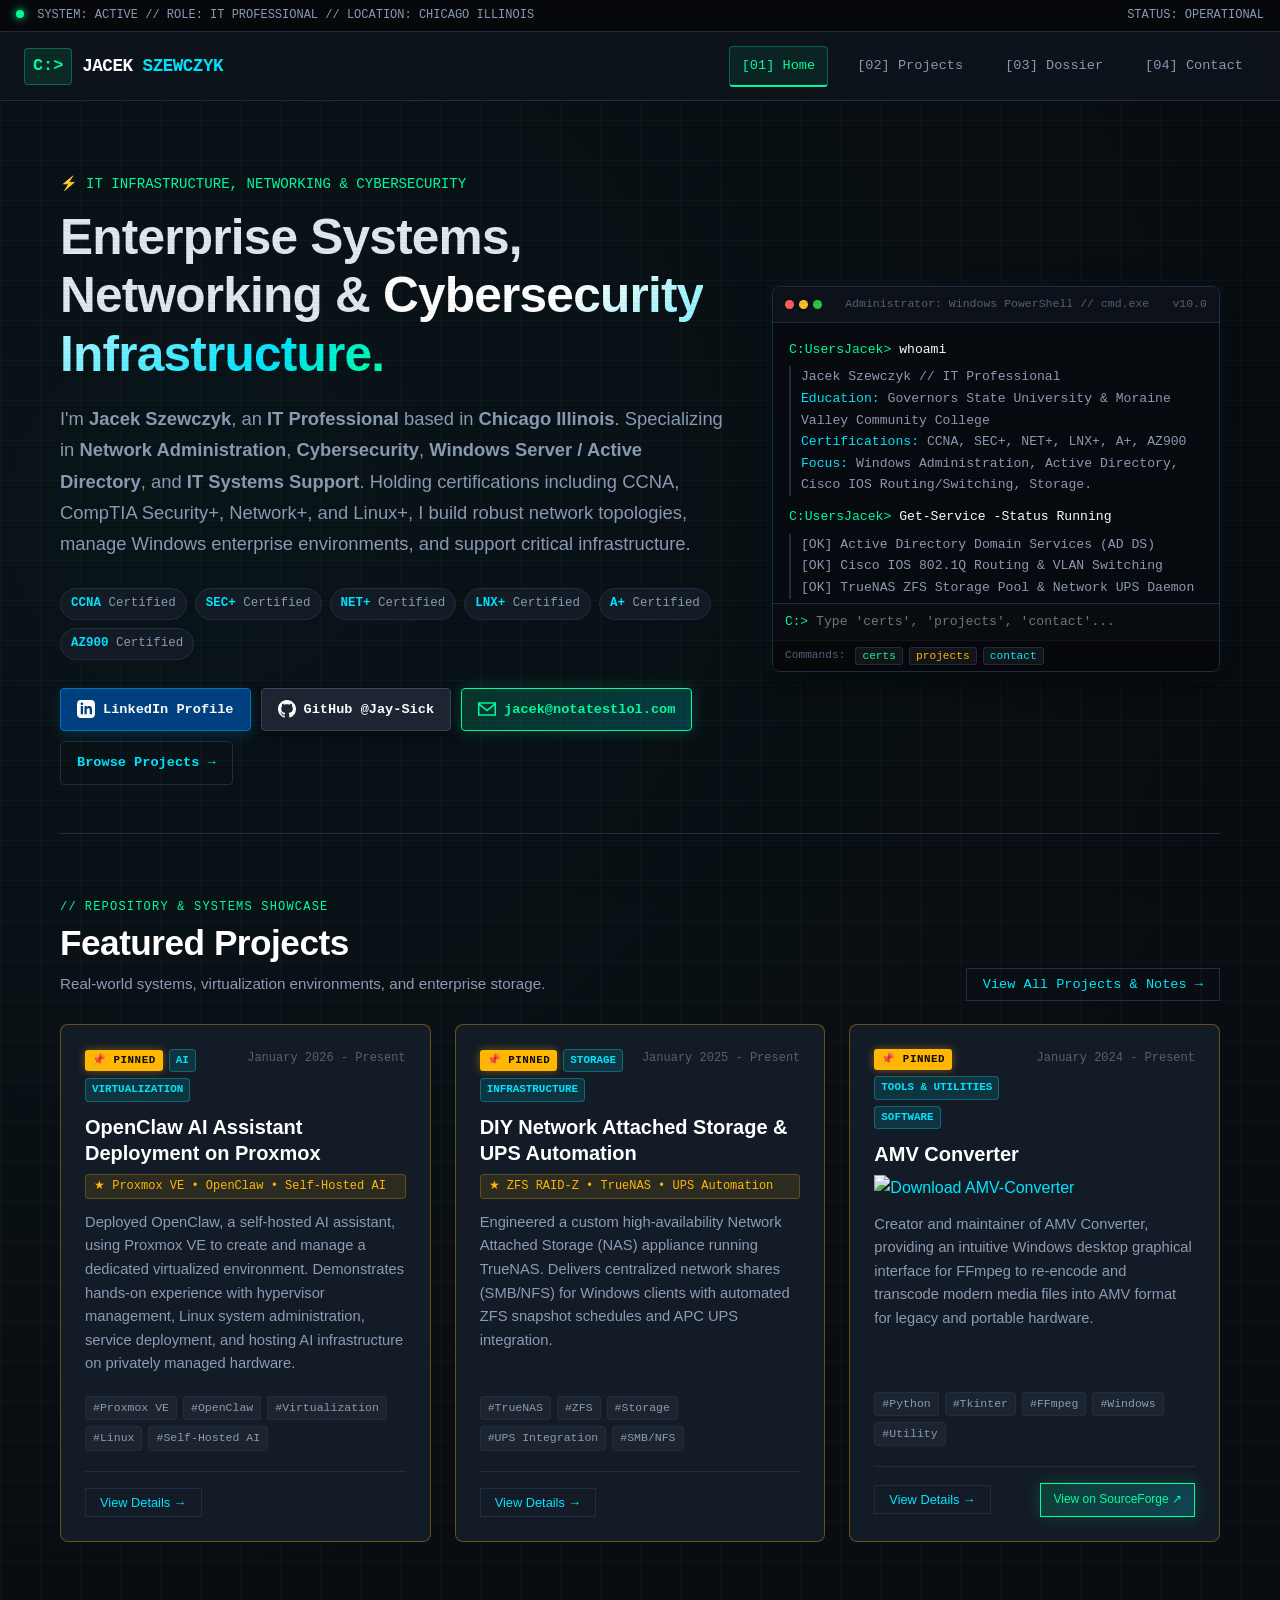
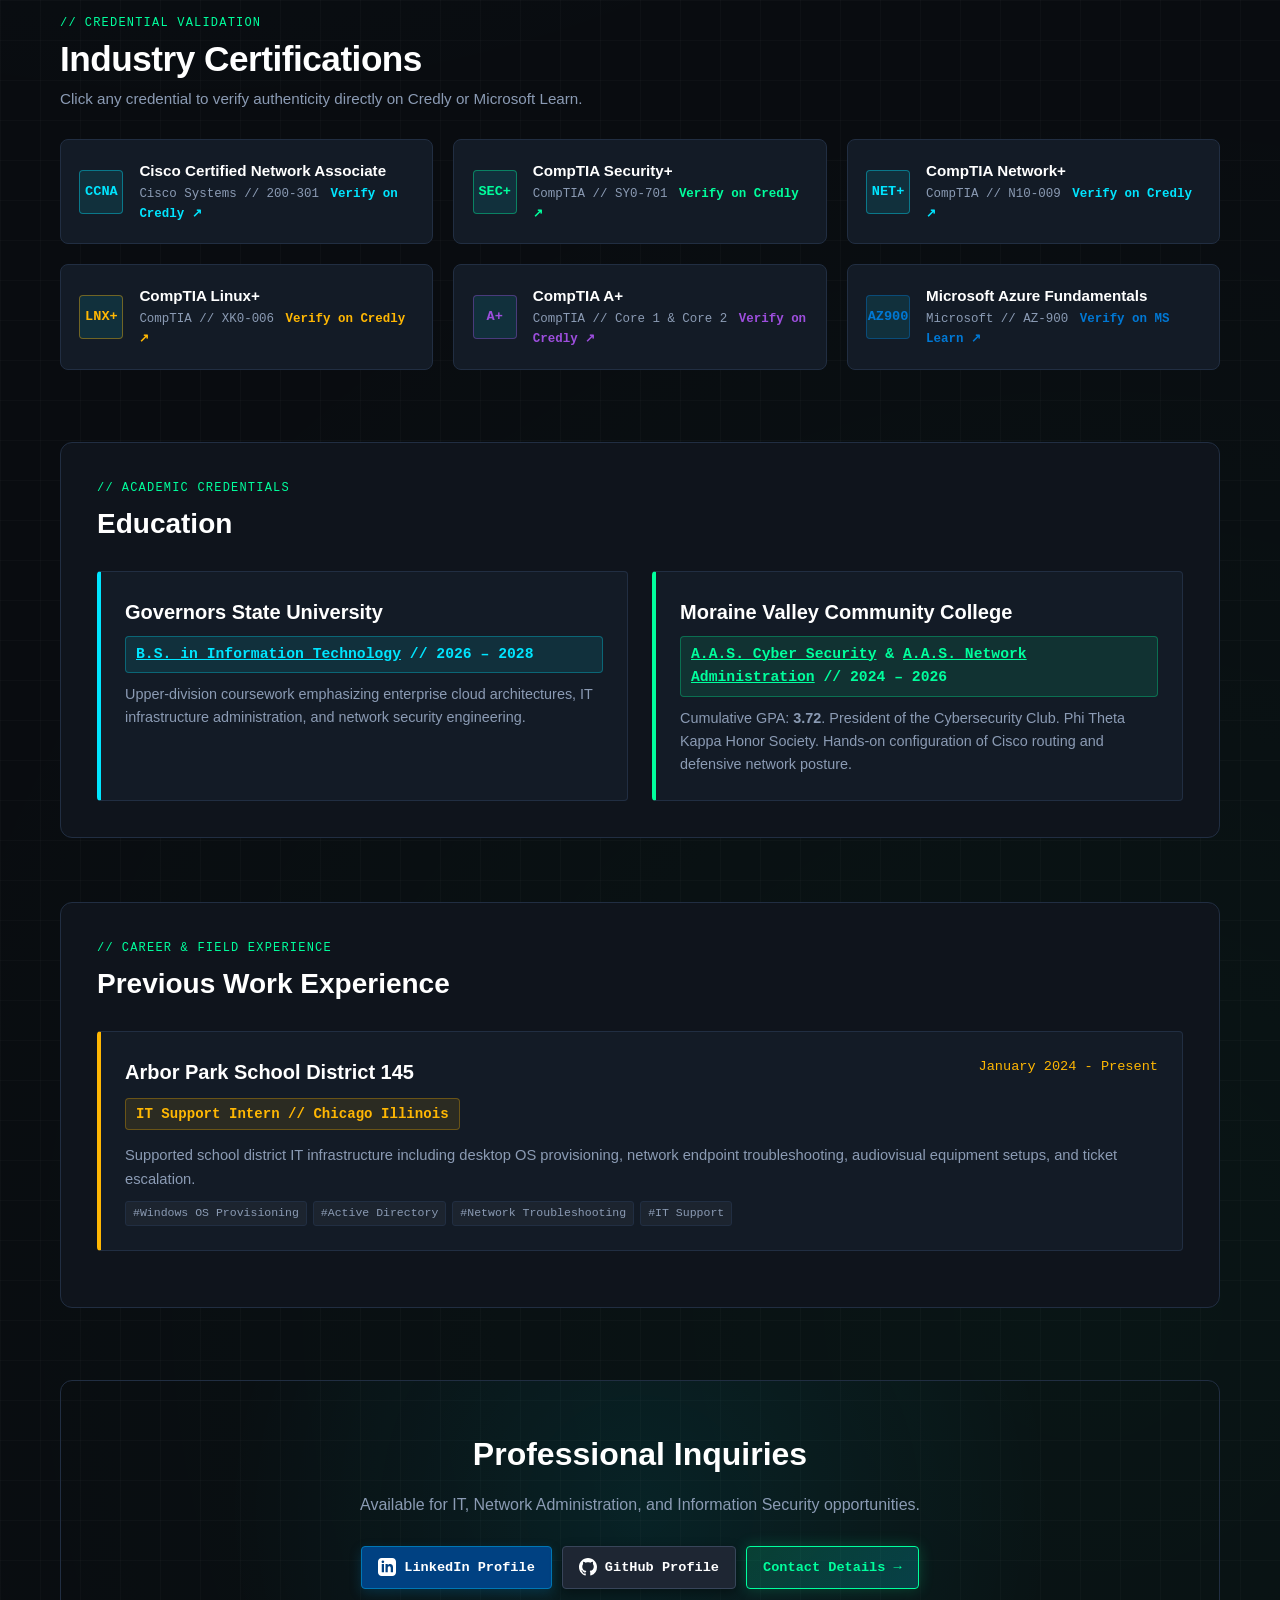
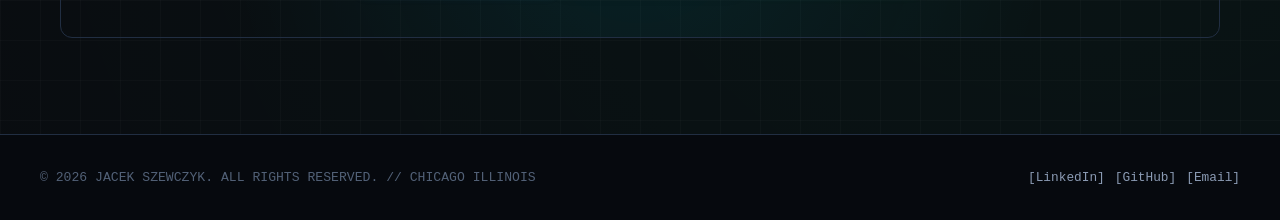
==== index.html @ 25fcae74 "Add files via upload Signed-off-by: Jacek Szewczyk <48308794+Jay-Sick@users.noreply.github.com>" ====
<!DOCTYPE html>
<html lang="en">
<head>
  <meta charset="UTF-8">
  <meta name="viewport" content="width=device-width, initial-scale=1.0">
  <title>Jacek Szewczyk // IT Professional</title>
  <meta name="description" content="Professional IT portfolio of Jacek Szewczyk - Network Administration, Cybersecurity, Windows Systems, and IT Infrastructure.">
  <link rel="stylesheet" href="css/style.css">
  <!-- Bundled site data for offline file:// preview compatibility -->
  <script src="data/site-data.js"></script>
  <script src="projects/projects.js"></script>
</head>
<body>

  <!-- Top System Status Banner -->
  <div class="sys-banner">
    <div>
      <span class="status-dot"></span>
      <span>SYSTEM: ACTIVE</span> // <span>ROLE: IT PROFESSIONAL</span> // <span>LOCATION: CHICAGO ILLINOIS</span>
    </div>
    <div>
      <span>STATUS: OPERATIONAL</span>
    </div>
  </div>

  <!-- Navigation Header -->
  <header class="main-nav">
    <div class="logo-area">
      <div class="terminal-prompt-icon">C:&gt;</div>
      <div class="logo-text">JACEK <span>SZEWCZYK</span></div>
    </div>
    <button class="nav-toggle-btn" onclick="toggleMobileNav()" aria-label="Toggle Navigation">☰</button>
    <nav>
      <ul class="nav-links" id="nav-links-list">
        <li><a href="index.html" class="nav-link active">[01] Home</a></li>
        <li><a href="projects.html" class="nav-link">[02] Projects</a></li>
        <li><a href="about.html" class="nav-link">[03] Dossier</a></li>
        <li><a href="contact.html" class="nav-link">[04] Contact</a></li>
      </ul>
    </nav>
  </header>

  <main class="container">
    <!-- Hero Section -->
    <section class="hero-section">
      <div>
        <div class="hero-tagline">
          <span>⚡</span> IT INFRASTRUCTURE, NETWORKING &amp; CYBERSECURITY
        </div>
        <h1 class="hero-title">
          Enterprise Systems, Networking &amp; <span class="gradient-text">Cybersecurity Infrastructure.</span>
        </h1>
        
        <p class="hero-bio">
          I'm <strong>Jacek Szewczyk</strong>, an <strong>IT Professional</strong> based in <strong>Chicago Illinois</strong>. 
          Specializing in <strong>Network Administration</strong>, <strong>Cybersecurity</strong>, 
          <strong>Windows Server / Active Directory</strong>, and <strong>IT Systems Support</strong>. 
          Holding certifications including CCNA, CompTIA Security+, Network+, and Linux+, 
          I build robust network topologies, manage Windows enterprise environments, and support critical infrastructure.
        </p>

        <!-- Certifications Pills (Populated dynamically from data/certifications.json) -->
        <div class="hero-stats-badge" id="hero-cert-pills">
          <div class="stat-pill"><strong>CCNA</strong> Certified</div>
          <div class="stat-pill"><strong>Security+</strong> Certified</div>
          <div class="stat-pill"><strong>Network+</strong> Certified</div>
          <div class="stat-pill"><strong>Linux+</strong> Certified</div>
          <div class="stat-pill"><strong>A+</strong> Certified</div>
          <div class="stat-pill"><strong>AZ-900</strong> Certified</div>
        </div>

        <!-- Embedded Social Buttons with Official SVGs -->
        <div class="social-buttons-container">
          <!-- LinkedIn Embedded Button -->
          <a href="https://www.linkedin.com/in/jacek-s-327354189/" target="_blank" rel="noopener noreferrer" class="btn-embed-social btn-linkedin">
            <svg viewBox="0 0 24 24"><path d="M19 0h-14c-2.761 0-5 2.239-5 5v14c0 2.761 2.239 5 5 5h14c2.762 0 5-2.239 5-5v-14c0-2.761-2.238-5-5-5zm-11 19h-3v-11h3v11zm-1.5-12.268c-.966 0-1.75-.79-1.75-1.764s.784-1.764 1.75-1.764 1.75.79 1.75 1.764-.783 1.764-1.75 1.764zm13.5 12.268h-3v-5.604c0-3.368-4-3.113-4 0v5.604h-3v-11h3v1.765c1.396-2.586 7-2.777 7 2.476v6.759z"/></svg>
            LinkedIn Profile
          </a>

          <!-- GitHub Embedded Button -->
          <a href="https://github.com/Jay-Sick" target="_blank" rel="noopener noreferrer" class="btn-embed-social btn-github">
            <svg viewBox="0 0 24 24"><path d="M12 0C5.37 0 0 5.37 0 12c0 5.31 3.435 9.795 8.205 11.385.6.105.825-.255.825-.57 0-.285-.015-1.23-.015-2.235-3.015.555-3.795-.735-4.035-1.41-.135-.345-.72-1.41-1.23-1.695-.42-.225-1.02-.78-.015-.795.945-.015 1.62.87 1.845 1.23 1.08 1.815 2.805 1.305 3.495.99.105-.78.42-1.305.765-1.605-2.67-.3-5.46-1.335-5.46-5.925 0-1.305.465-2.385 1.23-3.225-.12-.3-.54-1.53.12-3.18 0 0 1.005-.315 3.3 1.23.96-.27 1.98-.405 3-.405s2.04.135 3 .405c2.295-1.56 3.3-1.23 3.3-1.23.66 1.65.24 2.88.12 3.18.765.84 1.23 1.905 1.23 3.225 0 4.605-2.805 5.625-5.475 5.925.435.375.81 1.095.81 2.22 0 1.605-.015 2.895-.015 3.3 0 .315.225.69.825.57A12.02 12.02 0 0024 12c0-6.63-5.37-12-12-12z"/></svg>
            GitHub @Jay-Sick
          </a>

          <!-- Direct Email Button -->
          <a href="mailto:jacek@notatestlol.com" class="btn-embed-social btn-cyber-primary">
            <svg viewBox="0 0 24 24"><path d="M0 3v18h24v-18h-24zm21.518 2l-9.518 7.713-9.518-7.713h19.036zm-19.518 14v-11.817l10 8.104 10-8.104v11.817h-20z"/></svg>
            jacek@notatestlol.com
          </a>

          <!-- View Projects Button -->
          <a href="projects.html" class="btn-embed-social btn-cyber-outline">
            Browse Projects →
          </a>
        </div>
      </div>

      <!-- Windows Command Prompt Window (Data populated from data/profile.json & data/certifications.json) -->
      <div class="terminal-window">
        <div class="terminal-header">
          <div class="terminal-dots">
            <span class="dot-red"></span>
            <span class="dot-yellow"></span>
            <span class="dot-green"></span>
          </div>
          <div>Administrator: Windows PowerShell // cmd.exe</div>
          <div>v10.0</div>
        </div>
        <div class="terminal-body" id="term-output-area" style="max-height: 280px; overflow-y: auto;">
          <div class="term-line">
            <span class="term-prompt">C:UsersJacek&gt;</span> <span class="term-cmd">whoami</span>
          </div>
          <div class="term-output" id="term-whoami-output">
            Jacek Szewczyk // IT Professional<br>
            <span class="term-highlight">Education:</span> Governors State University &amp; Moraine Valley Community College<br>
            <span class="term-highlight">Certifications:</span> CCNA, Security+, Network+, Linux+, A+, AZ-900<br>
            <span class="term-highlight">Focus:</span> Windows Administration, Active Directory, Cisco IOS Routing/Switching, Storage.
          </div>
          <div class="term-line" style="margin-top: 10px;">
            <span class="term-prompt">C:UsersJacek&gt;</span> <span class="term-cmd">Get-Service -Status Running</span>
          </div>
          <div class="term-output" id="term-services-output">
            [OK] Active Directory Domain Services (AD DS)<br>
            [OK] Cisco IOS 802.1Q Routing &amp; VLAN Switching<br>
            [OK] TrueNAS ZFS Storage Pool &amp; Network UPS Daemon
          </div>
        </div>
        
        <!-- Interactive Terminal Prompt Input & Quick Action Chips -->
        <div style="background: #090c11; border-top: 1px solid var(--border-color); padding: 8px 12px; display: flex; align-items: center; gap: 8px;">
          <span style="color: var(--accent-green); font-family: var(--font-mono); font-size: 0.8rem;">C:&gt;</span>
          <input type="text" id="term-input" placeholder="Type 'certs', 'projects', 'contact'..." style="background: transparent; border: none; outline: none; color: #fff; font-family: var(--font-mono); font-size: 0.82rem; width: 100%;">
        </div>
        <div style="padding: 6px 12px; background: #06080c; border-top: 1px solid rgba(255,255,255,0.05); display: flex; gap: 6px; flex-wrap: wrap;">
          <span style="font-family: var(--font-mono); font-size: 0.7rem; color: var(--text-dim); margin-right: 4px;">Commands:</span>
          <button class="term-chip" data-cmd="certs" style="background: rgba(255,255,255,0.05); border: 1px solid var(--border-color); color: var(--accent-green); font-family: var(--font-mono); font-size: 0.7rem; padding: 2px 6px; border-radius: 3px; cursor: pointer;">certs</button>
          <button class="term-chip" data-cmd="projects" style="background: rgba(255,255,255,0.05); border: 1px solid var(--border-color); color: var(--accent-amber); font-family: var(--font-mono); font-size: 0.7rem; padding: 2px 6px; border-radius: 3px; cursor: pointer;">projects</button>
          <button class="term-chip" data-cmd="contact" style="background: rgba(255,255,255,0.05); border: 1px solid var(--border-color); color: var(--accent-cyan); font-family: var(--font-mono); font-size: 0.7rem; padding: 2px 6px; border-radius: 3px; cursor: pointer;">contact</button>
        </div>
      </div>
    </section>

    <!-- Featured Projects Section (Pinned First, Newest to Oldest) -->
    <section style="margin-top: 4rem;">
      <div class="section-header" style="display: flex; justify-content: space-between; align-items: flex-end; flex-wrap: wrap; gap: 1rem;">
        <div>
          <div class="section-label"><span>//</span> REPOSITORY &amp; SYSTEMS SHOWCASE</div>
          <h2 class="section-title">Featured Projects</h2>
          <p class="section-subtitle">Real-world systems, virtualization environments, and enterprise storage.</p>
        </div>
        <div>
          <a href="projects.html" class="btn-cyber-outline" style="padding: 8px 16px; font-family: var(--font-mono); font-size: 0.85rem;">
            View All Projects &amp; Notes →
          </a>
        </div>
      </div>

      <!-- Featured Projects Container dynamically populated by main.js -->
      <div id="featured-projects-container" class="projects-grid">
        <!-- Injected dynamically -->
      </div>
    </section>

    <!-- Industry Certifications (Dynamically populated from data/certifications.json) -->
    <section style="margin-top: 4.5rem;">
      <div class="section-header">
        <div class="section-label"><span>//</span> CREDENTIAL VALIDATION</div>
        <h2 class="section-title">Industry Certifications</h2>
        <p class="section-subtitle">Click any credential to verify authenticity directly on Credly or Microsoft Learn.</p>
      </div>

      <div id="certs-container" class="certs-grid">
        <!-- Injected dynamically from data/certifications.json -->
      </div>
    </section>

    <!-- Education Section with Prominent Hyperlinked Degrees -->
    <section class="education-section">
      <div class="section-label"><span>//</span> ACADEMIC CREDENTIALS</div>
      <h2 style="font-size: 1.75rem; color: #fff; margin-bottom: 1.5rem;">Education</h2>

      <div class="education-grid">
        <!-- Governors State University -->
        <div class="education-card" style="background: var(--bg-card); border-left: 4px solid var(--accent-cyan); border-radius: var(--radius-sm); padding: 1.5rem; border-top: 1px solid var(--border-color); border-right: 1px solid var(--border-color); border-bottom: 1px solid var(--border-color);">
          <div style="font-size: 1.25rem; font-weight: 700; color: #fff; margin-bottom: 4px;">Governors State University</div>
          <!-- Highly visible hyperlinked degree -->
          <div class="education-badge">
            <a href="https://www.govst.edu/academics/programs/information-technology-bs" target="_blank" rel="noopener noreferrer" style="color: inherit; text-decoration: underline;">B.S. in Information Technology</a> // 2026 – 2028
          </div>
          <p style="color: var(--text-muted); font-size: 0.9rem; margin-top: 8px; line-height: 1.6;">
            Upper-division coursework emphasizing enterprise cloud architectures, IT infrastructure administration, and network security engineering.
          </p>
        </div>

        <!-- Moraine Valley Community College -->
        <div class="education-card" style="background: var(--bg-card); border-left: 4px solid var(--accent-green); border-radius: var(--radius-sm); padding: 1.5rem; border-top: 1px solid var(--border-color); border-right: 1px solid var(--border-color); border-bottom: 1px solid var(--border-color);">
          <div style="font-size: 1.25rem; font-weight: 700; color: #fff; margin-bottom: 4px;">Moraine Valley Community College</div>
          <!-- Highly visible hyperlinked degrees -->
          <div class="education-badge badge-green">
            <a href="https://catalog.morainevalley.edu/programs/cybersecurity-aas/" target="_blank" rel="noopener noreferrer" style="color: inherit; text-decoration: underline;">A.A.S. Cyber Security</a> &amp; <a href="https://catalog.morainevalley.edu/programs/network-administration-aas/" target="_blank" rel="noopener noreferrer" style="color: inherit; text-decoration: underline;">A.A.S. Network Administration</a> // 2024 – 2026
          </div>
          <p style="color: var(--text-muted); font-size: 0.9rem; margin-top: 8px; line-height: 1.6;">
            Cumulative GPA: <strong>3.72</strong>. President of the Cybersecurity Club. Phi Theta Kappa Honor Society. Hands-on configuration of Cisco routing and defensive network posture.
          </p>
        </div>
      </div>
    </section>

    <!-- Work Experience Section (Placed Cleanly Below Education, Populated from data/experience.json) -->
    <section class="experience-section">
      <div class="section-label"><span>//</span> CAREER &amp; FIELD EXPERIENCE</div>
      <h2 style="font-size: 1.75rem; color: #fff; margin-bottom: 1.5rem;">Previous Work Experience</h2>

      <div id="experience-container">
        <!-- Injected dynamically from data/experience.json -->
      </div>
    </section>

    <!-- Professional Inquiries Callout -->
    <section style="margin-top: 4.5rem; text-align: center; padding: 3rem 1.5rem; background: radial-gradient(circle at center, rgba(0, 229, 255, 0.08) 0%, transparent 70%); border: 1px solid var(--border-color); border-radius: var(--radius-lg);">
      <h2 style="font-size: 2rem; color: #fff; margin-bottom: 0.75rem;">Professional Inquiries</h2>
      <p style="color: var(--text-muted); max-width: 600px; margin: 0 auto 1.75rem auto;">
        Available for IT, Network Administration, and Information Security opportunities.
      </p>

      <div class="social-buttons-container" style="justify-content: center;">
        <a href="https://www.linkedin.com/in/jacek-s-327354189/" target="_blank" rel="noopener noreferrer" class="btn-embed-social btn-linkedin">
          <svg viewBox="0 0 24 24"><path d="M19 0h-14c-2.761 0-5 2.239-5 5v14c0 2.761 2.239 5 5 5h14c2.762 0 5-2.239 5-5v-14c0-2.761-2.238-5-5-5zm-11 19h-3v-11h3v11zm-1.5-12.268c-.966 0-1.75-.79-1.75-1.764s.784-1.764 1.75-1.764 1.75.79 1.75 1.764-.783 1.764-1.75 1.764zm13.5 12.268h-3v-5.604c0-3.368-4-3.113-4 0v5.604h-3v-11h3v1.765c1.396-2.586 7-2.777 7 2.476v6.759z"/></svg>
          LinkedIn Profile
        </a>

        <a href="https://github.com/Jay-Sick" target="_blank" rel="noopener noreferrer" class="btn-embed-social btn-github">
          <svg viewBox="0 0 24 24"><path d="M12 0C5.37 0 0 5.37 0 12c0 5.31 3.435 9.795 8.205 11.385.6.105.825-.255.825-.57 0-.285-.015-1.23-.015-2.235-3.015.555-3.795-.735-4.035-1.41-.135-.345-.72-1.41-1.23-1.695-.42-.225-1.02-.78-.015-.795.945-.015 1.62.87 1.845 1.23 1.08 1.815 2.805 1.305 3.495.99.105-.78.42-1.305.765-1.605-2.67-.3-5.46-1.335-5.46-5.925 0-1.305.465-2.385 1.23-3.225-.12-.3-.54-1.53.12-3.18 0 0 1.005-.315 3.3 1.23.96-.27 1.98-.405 3-.405s2.04.135 3 .405c2.295-1.56 3.3-1.23 3.3-1.23.66 1.65.24 2.88.12 3.18.765.84 1.23 1.905 1.23 3.225 0 4.605-2.805 5.625-5.475 5.925.435.375.81 1.095.81 2.22 0 1.605-.015 2.895-.015 3.3 0 .315.225.69.825.57A12.02 12.02 0 0024 12c0-6.63-5.37-12-12-12z"/></svg>
          GitHub Profile
        </a>

        <a href="contact.html" class="btn-embed-social btn-cyber-primary">
          Contact Details →
        </a>
      </div>
    </section>
  </main>

  <!-- Interactive Project Inspection Modal -->
  <div id="project-modal" class="modal-overlay">
    <div class="modal-content">
      <button class="modal-close" onclick="closeProjectModal()">&times;</button>
      <div id="modal-project-details"></div>
    </div>
  </div>

  <!-- Footer -->
  <footer>
    <div class="footer-content">
      <div>
        <span>&copy; 2026 JACEK SZEWCZYK. ALL RIGHTS RESERVED. // CHICAGO ILLINOIS</span>
      </div>
      <div class="social-buttons-container">
        <a href="https://www.linkedin.com/in/jacek-s-327354189/" target="_blank" rel="noopener noreferrer" style="color: var(--text-muted); font-size: 0.8rem;">[LinkedIn]</a>
        <a href="https://github.com/Jay-Sick" target="_blank" rel="noopener noreferrer" style="color: var(--text-muted); font-size: 0.8rem;">[GitHub]</a>
        <a href="mailto:jacek@notatestlol.com" style="color: var(--text-muted); font-size: 0.8rem;">[Email]</a>
      </div>
    </div>
  </footer>

  <script src="js/main.js"></script>
</body>
</html>
---- css/style.css ----
/* ==========================================================================
   JACEK SZEWCZYK // IT INFRASTRUCTURE & NETWORK SYSTEMS
   Aesthetic: Windows Terminal / Dark Engineering HUD
   Mobile-First & Fully Responsive
   ========================================================================== */

:root {
  --bg-dark: #090c10;
  --bg-surface: #0f141c;
  --bg-card: #131b26;
  --bg-card-hover: #182232;
  --border-color: #212e42;
  --border-glow: rgba(0, 255, 157, 0.35);
  
  --accent-green: #00ff9d;
  --accent-cyan: #00e5ff;
  --accent-purple: #9d4edd;
  --accent-amber: #ffb703;
  --accent-red: #ff3366;
  
  --text-main: #e2e8f0;
  --text-muted: #8b9bb4;
  --text-dim: #526177;
  
  --font-mono: "JetBrains Mono", "Fira Code", Consolas, "Courier New", monospace;
  --font-sans: -apple-system, BlinkMacSystemFont, "Segoe UI", Roboto, "Helvetica Neue", Arial, sans-serif;
  
  --radius-sm: 4px;
  --radius-md: 8px;
  --radius-lg: 12px;
  
  --shadow-glow: 0 0 20px rgba(0, 255, 157, 0.15);
  --shadow-cyan: 0 0 20px rgba(0, 229, 255, 0.2);
}

/* Base Reset & Typography */
* {
  margin: 0;
  padding: 0;
  box-sizing: border-box;
}

html {
  scroll-behavior: smooth;
  font-size: 16px;
  -webkit-text-size-adjust: 100%;
}

body {
  background-color: var(--bg-dark);
  color: var(--text-main);
  font-family: var(--font-sans);
  line-height: 1.6;
  min-height: 100vh;
  position: relative;
  overflow-x: hidden;
  background-image: 
    radial-gradient(circle at 15% 15%, rgba(0, 229, 255, 0.04) 0%, transparent 40%),
    radial-gradient(circle at 85% 85%, rgba(0, 255, 157, 0.04) 0%, transparent 40%),
    linear-gradient(rgba(255, 255, 255, 0.02) 1px, transparent 1px),
    linear-gradient(90deg, rgba(255, 255, 255, 0.02) 1px, transparent 1px);
  background-size: 100% 100%, 100% 100%, 40px 40px, 40px 40px;
}

/* Subtle Terminal Scanline Overlay */
body::after {
  content: " ";
  display: block;
  position: fixed;
  top: 0; left: 0; bottom: 0; right: 0;
  background: linear-gradient(rgba(18, 16, 16, 0) 50%, rgba(0, 0, 0, 0.25) 50%);
  background-size: 100% 4px;
  z-index: 9999;
  pointer-events: none;
  opacity: 0.12;
}

a {
  color: var(--accent-cyan);
  text-decoration: none;
  transition: all 0.2s ease;
}

a:hover {
  color: var(--accent-green);
}

/* Top System Status Bar */
.sys-banner {
  background: #06080c;
  border-bottom: 1px solid var(--border-color);
  font-family: var(--font-mono);
  font-size: 0.75rem;
  padding: 6px 1rem;
  color: var(--text-muted);
  display: flex;
  justify-content: space-between;
  align-items: center;
  flex-wrap: wrap;
  gap: 6px;
}

.sys-banner .status-dot {
  display: inline-block;
  width: 8px;
  height: 8px;
  background: var(--accent-green);
  border-radius: 50%;
  margin-right: 6px;
  box-shadow: 0 0 8px var(--accent-green);
  animation: pulse 2s infinite;
}

@keyframes pulse {
  0%, 100% { opacity: 1; transform: scale(1); }
  50% { opacity: 0.4; transform: scale(0.9); }
}

/* Navigation Header */
.main-nav {
  position: sticky;
  top: 0;
  z-index: 1000;
  background: rgba(15, 20, 28, 0.92);
  backdrop-filter: blur(12px);
  -webkit-backdrop-filter: blur(12px);
  border-bottom: 1px solid var(--border-color);
  display: flex;
  align-items: center;
  justify-content: space-between;
  padding: 0.85rem 1.5rem;
  max-width: 1300px;
  margin: 0 auto;
}

.logo-area {
  display: flex;
  align-items: center;
  gap: 10px;
}

.terminal-prompt-icon {
  font-family: var(--font-mono);
  font-weight: 700;
  color: var(--accent-green);
  font-size: 1.05rem;
  background: rgba(0, 255, 157, 0.1);
  padding: 4px 8px;
  border-radius: var(--radius-sm);
  border: 1px solid rgba(0, 255, 157, 0.3);
}

.logo-text {
  font-family: var(--font-mono);
  font-weight: 700;
  font-size: 1.1rem;
  letter-spacing: -0.5px;
  color: #fff;
}

.logo-text span {
  color: var(--accent-cyan);
}

/* Mobile Nav Toggle Button */
.nav-toggle-btn {
  display: none;
  background: transparent;
  border: 1px solid var(--border-color);
  color: var(--accent-cyan);
  font-size: 1.25rem;
  padding: 6px 10px;
  border-radius: var(--radius-sm);
  cursor: pointer;
  line-height: 1;
}

.nav-links {
  display: flex;
  list-style: none;
  gap: 1rem;
  align-items: center;
}

.nav-link {
  font-family: var(--font-mono);
  font-size: 0.85rem;
  color: var(--text-muted);
  padding: 8px 12px;
  border-radius: var(--radius-sm);
  border: 1px solid transparent;
  transition: all 0.25s ease;
  display: inline-flex;
  align-items: center;
  white-space: nowrap;
}

.nav-link:hover, .nav-link.active {
  color: var(--accent-green);
  background: rgba(0, 255, 157, 0.08);
  border-color: rgba(0, 255, 157, 0.3);
}

.nav-link.active {
  border-bottom: 2px solid var(--accent-green);
}

/* Embedded Social Buttons */
.social-buttons-container {
  display: flex;
  gap: 10px;
  align-items: center;
  flex-wrap: wrap;
}

.btn-embed-social {
  display: inline-flex;
  align-items: center;
  gap: 8px;
  font-family: var(--font-mono);
  font-size: 0.85rem;
  font-weight: 600;
  padding: 10px 16px;
  min-height: 42px;
  border-radius: var(--radius-sm);
  text-decoration: none;
  transition: all 0.25s cubic-bezier(0.2, 0.8, 0.2, 1);
  cursor: pointer;
  position: relative;
  overflow: hidden;
  border: 1px solid transparent;
  user-select: none;
  -webkit-tap-highlight-color: transparent;
}

.btn-embed-social svg {
  width: 18px;
  height: 18px;
  flex-shrink: 0;
  fill: currentColor;
}

.btn-github {
  background: #1e2633;
  color: #ffffff;
  border-color: #38455a;
  box-shadow: 0 4px 12px rgba(0, 0, 0, 0.4);
}

.btn-github:hover {
  background: #2b3648;
  color: #ffffff;
  border-color: var(--accent-cyan);
  box-shadow: 0 0 15px rgba(0, 229, 255, 0.3);
  transform: translateY(-2px);
}

.btn-linkedin {
  background: #004182;
  color: #ffffff;
  border-color: #0077b5;
  box-shadow: 0 4px 12px rgba(0, 119, 181, 0.25);
}

.btn-linkedin:hover {
  background: #0077b5;
  color: #ffffff;
  border-color: #70c4ff;
  box-shadow: 0 0 16px rgba(0, 119, 181, 0.5);
  transform: translateY(-2px);
}

.btn-cyber-primary {
  background: linear-gradient(135deg, rgba(0, 255, 157, 0.15), rgba(0, 229, 255, 0.2));
  color: var(--accent-green);
  border: 1px solid var(--accent-green);
  box-shadow: 0 0 15px rgba(0, 255, 157, 0.2);
}

.btn-cyber-primary:hover {
  background: var(--accent-green);
  color: #090c10;
  box-shadow: 0 0 25px rgba(0, 255, 157, 0.6);
  transform: translateY(-2px);
}

.btn-cyber-outline {
  background: transparent;
  color: var(--accent-cyan);
  border: 1px solid var(--border-color);
}

.btn-cyber-outline:hover {
  border-color: var(--accent-cyan);
  background: rgba(0, 229, 255, 0.1);
  box-shadow: 0 0 15px rgba(0, 229, 255, 0.3);
  transform: translateY(-2px);
}

/* Container & Layout */
.container {
  max-width: 1200px;
  margin: 0 auto;
  padding: 2.5rem 1.25rem;
}

/* Hero Section */
.hero-section {
  display: grid;
  grid-template-columns: 1.2fr 0.8fr;
  gap: 2.5rem;
  align-items: center;
  padding: 2rem 0 3rem 0;
  border-bottom: 1px solid var(--border-color);
}

.hero-tagline {
  font-family: var(--font-mono);
  color: var(--accent-green);
  font-size: 0.88rem;
  margin-bottom: 0.75rem;
  display: flex;
  align-items: center;
  gap: 8px;
}

.hero-title {
  font-size: clamp(2rem, 5vw + 0.5rem, 3.1rem);
  font-weight: 800;
  line-height: 1.18;
  margin-bottom: 1.25rem;
  letter-spacing: -0.8px;
  word-break: break-word;
}

.hero-title .gradient-text {
  background: linear-gradient(135deg, #ffffff 30%, var(--accent-cyan) 80%, var(--accent-green) 100%);
  -webkit-background-clip: text;
  -webkit-text-fill-color: transparent;
}

.hero-bio {
  font-size: clamp(0.98rem, 2vw, 1.15rem);
  color: var(--text-muted);
  margin-bottom: 1.75rem;
  line-height: 1.7;
}

.hero-stats-badge {
  display: flex;
  gap: 8px;
  margin-bottom: 1.75rem;
  flex-wrap: wrap;
}

.stat-pill {
  font-family: var(--font-mono);
  font-size: 0.78rem;
  background: var(--bg-card);
  border: 1px solid var(--border-color);
  padding: 5px 10px;
  border-radius: 999px;
  color: var(--text-muted);
  white-space: nowrap;
}

.stat-pill strong {
  color: var(--accent-cyan);
}

/* Terminal Console Box */
.terminal-window {
  background: #070a0f;
  border: 1px solid var(--border-color);
  border-radius: var(--radius-md);
  box-shadow: 0 10px 30px rgba(0, 0, 0, 0.6), 0 0 20px rgba(0, 229, 255, 0.08);
  overflow: hidden;
  font-family: var(--font-mono);
  max-width: 100%;
}

.terminal-header {
  background: #0d121a;
  padding: 8px 12px;
  border-bottom: 1px solid var(--border-color);
  display: flex;
  align-items: center;
  justify-content: space-between;
  font-size: 0.72rem;
  color: var(--text-dim);
  overflow: hidden;
  white-space: nowrap;
}

.terminal-dots {
  display: flex;
  gap: 5px;
  flex-shrink: 0;
}

.terminal-dots span {
  width: 9px;
  height: 9px;
  border-radius: 50%;
  display: inline-block;
}

.dot-red { background: #ff5f56; }
.dot-yellow { background: #ffbd2e; }
.dot-green { background: #27c93f; }

.terminal-body {
  padding: 1rem;
  font-size: 0.82rem;
  line-height: 1.65;
  word-break: break-word;
  overflow-wrap: break-word;
}

.term-line {
  margin-bottom: 6px;
}

.term-prompt {
  color: var(--accent-green);
  user-select: none;
}

.term-cmd {
  color: #fff;
}

.term-output {
  color: var(--text-muted);
  padding-left: 10px;
  border-left: 2px solid var(--border-color);
  margin-top: 4px;
}

.term-highlight {
  color: var(--accent-cyan);
}

/* Section Headers */
.section-header {
  margin-bottom: 1.75rem;
  position: relative;
}

.section-label {
  font-family: var(--font-mono);
  font-size: 0.75rem;
  text-transform: uppercase;
  color: var(--accent-green);
  letter-spacing: 1.2px;
  margin-bottom: 0.25rem;
  display: flex;
  align-items: center;
  gap: 8px;
}

.section-title {
  font-size: clamp(1.6rem, 3.5vw, 2.2rem);
  font-weight: 700;
  color: #ffffff;
  letter-spacing: -0.5px;
  line-height: 1.25;
}

.section-subtitle {
  color: var(--text-muted);
  font-size: 0.95rem;
  margin-top: 0.4rem;
}

/* Projects Grid - Fully responsive with min(100%, 320px) */
.projects-grid {
  display: grid;
  grid-template-columns: repeat(auto-fill, minmax(min(100%, 340px), 1fr));
  gap: 1.5rem;
  margin-bottom: 2.5rem;
}

.project-card {
  background: var(--bg-card);
  border: 1px solid var(--border-color);
  border-radius: var(--radius-md);
  padding: 1.5rem;
  display: flex;
  flex-direction: column;
  transition: all 0.3s ease;
  position: relative;
  overflow: hidden;
}

.project-card::before {
  content: "";
  position: absolute;
  top: 0; left: 0; right: 0;
  height: 3px;
  background: linear-gradient(90deg, var(--accent-cyan), var(--accent-green));
  opacity: 0;
  transition: opacity 0.3s ease;
}

.project-card:hover {
  transform: translateY(-3px);
  border-color: rgba(0, 255, 157, 0.4);
  box-shadow: var(--shadow-glow);
}

.project-card:hover::before {
  opacity: 1;
}

.project-card-header {
  display: flex;
  justify-content: space-between;
  align-items: flex-start;
  margin-bottom: 0.75rem;
  gap: 8px;
}

.project-badge {
  font-family: var(--font-mono);
  font-size: 0.7rem;
  font-weight: 600;
  padding: 3px 8px;
  border-radius: 4px;
  background: rgba(0, 229, 255, 0.12);
  color: var(--accent-cyan);
  border: 1px solid rgba(0, 229, 255, 0.3);
  text-transform: uppercase;
}

.project-title {
  font-size: 1.25rem;
  font-weight: 700;
  color: #ffffff;
  margin-bottom: 0.5rem;
  line-height: 1.3;
}

.project-stats-pill {
  font-family: var(--font-mono);
  font-size: 0.75rem;
  color: var(--accent-amber);
  background: rgba(255, 183, 3, 0.1);
  border: 1px solid rgba(255, 183, 3, 0.25);
  padding: 2px 8px;
  border-radius: 4px;
  display: inline-block;
  margin-bottom: 0.75rem;
  word-break: break-word;
}

.project-desc {
  color: var(--text-muted);
  font-size: 0.92rem;
  margin-bottom: 1.25rem;
  flex-grow: 1;
  line-height: 1.6;
}

.project-tags {
  display: flex;
  flex-wrap: wrap;
  gap: 6px;
  margin-bottom: 1.25rem;
}

.tag-chip {
  font-family: var(--font-mono);
  font-size: 0.72rem;
  background: rgba(255, 255, 255, 0.04);
  color: var(--text-muted);
  border: 1px solid var(--border-color);
  padding: 2px 7px;
  border-radius: 3px;
}

.project-footer {
  display: flex;
  justify-content: space-between;
  align-items: center;
  border-top: 1px solid var(--border-color);
  padding-top: 1rem;
  gap: 8px;
  flex-wrap: wrap;
}

/* Certifications Showcase */
.certs-grid {
  display: grid;
  grid-template-columns: repeat(auto-fill, minmax(min(100%, 280px), 1fr));
  gap: 1.25rem;
  margin-top: 1.25rem;
}

.cert-card {
  background: var(--bg-card);
  border: 1px solid var(--border-color);
  border-radius: var(--radius-md);
  padding: 1.15rem;
  display: flex;
  align-items: center;
  gap: 1rem;
  transition: all 0.25s ease;
  min-height: 72px;
}

.cert-card:hover {
  border-color: var(--accent-cyan);
  transform: translateY(-2px);
  box-shadow: var(--shadow-cyan);
}

.cert-icon {
  width: 44px;
  height: 44px;
  border-radius: var(--radius-sm);
  background: rgba(0, 229, 255, 0.1);
  border: 1px solid rgba(0, 229, 255, 0.3);
  display: flex;
  align-items: center;
  justify-content: center;
  font-family: var(--font-mono);
  font-weight: 700;
  font-size: 0.85rem;
  color: var(--accent-cyan);
  flex-shrink: 0;
}

.cert-info h4 {
  font-size: 0.95rem;
  color: #fff;
  margin-bottom: 2px;
}

.cert-info p {
  font-size: 0.78rem;
  color: var(--text-muted);
  font-family: var(--font-mono);
}

/* Filter & Search Bar */
.controls-bar {
  display: flex;
  justify-content: space-between;
  align-items: center;
  gap: 1rem;
  background: var(--bg-surface);
  border: 1px solid var(--border-color);
  padding: 0.85rem 1rem;
  border-radius: var(--radius-md);
  margin-bottom: 1.75rem;
  flex-wrap: wrap;
}

.filter-buttons {
  display: flex;
  gap: 6px;
  flex-wrap: wrap;
}

.filter-btn {
  background: transparent;
  border: 1px solid var(--border-color);
  color: var(--text-muted);
  font-family: var(--font-mono);
  font-size: 0.78rem;
  padding: 6px 12px;
  border-radius: var(--radius-sm);
  cursor: pointer;
  transition: all 0.2s ease;
  min-height: 36px;
}

.filter-btn:hover, .filter-btn.active {
  background: rgba(0, 255, 157, 0.15);
  color: var(--accent-green);
  border-color: var(--accent-green);
}

.search-box {
  position: relative;
  min-width: 240px;
  flex-grow: 1;
}

.search-box input {
  width: 100%;
  background: #090c10;
  border: 1px solid var(--border-color);
  border-radius: var(--radius-sm);
  padding: 9px 12px 9px 34px;
  font-family: var(--font-mono);
  font-size: 0.85rem;
  color: #fff;
  outline: none;
  min-height: 38px;
}

.search-box input:focus {
  border-color: var(--accent-cyan);
  box-shadow: 0 0 10px rgba(0, 229, 255, 0.2);
}

.search-icon {
  position: absolute;
  left: 10px;
  top: 50%;
  transform: translateY(-50%);
  color: var(--text-dim);
  pointer-events: none;
}

/* Modal Popup - Mobile Optimized */
.modal-overlay {
  position: fixed;
  top: 0; left: 0; right: 0; bottom: 0;
  background: rgba(5, 8, 12, 0.88);
  backdrop-filter: blur(8px);
  -webkit-backdrop-filter: blur(8px);
  z-index: 2000;
  display: flex;
  align-items: center;
  justify-content: center;
  padding: 1rem;
  opacity: 0;
  pointer-events: none;
  transition: opacity 0.25s ease;
}

.modal-overlay.active {
  opacity: 1;
  pointer-events: auto;
}

.modal-content {
  background: var(--bg-surface);
  border: 1px solid var(--border-color);
  border-radius: var(--radius-lg);
  max-width: 720px;
  width: 100%;
  max-height: 88vh;
  overflow-y: auto;
  -webkit-overflow-scrolling: touch;
  padding: 1.75rem;
  position: relative;
  box-shadow: 0 20px 50px rgba(0, 0, 0, 0.8), 0 0 30px rgba(0, 255, 157, 0.1);
}

.modal-close {
  position: absolute;
  top: 1rem;
  right: 1rem;
  background: rgba(255, 255, 255, 0.05);
  border: 1px solid var(--border-color);
  color: var(--text-muted);
  width: 36px;
  height: 36px;
  border-radius: 50%;
  cursor: pointer;
  display: flex;
  align-items: center;
  justify-content: center;
  font-size: 1.4rem;
  line-height: 1;
  transition: all 0.2s;
  z-index: 10;
}

.modal-close:hover {
  color: #fff;
  border-color: var(--accent-red);
  background: rgba(255, 51, 102, 0.15);
}

/* Footer */
footer {
  background: #06090e;
  border-top: 1px solid var(--border-color);
  padding: 2rem 1.25rem;
  margin-top: 3.5rem;
  font-family: var(--font-mono);
  font-size: 0.82rem;
  color: var(--text-dim);
}

.footer-content {
  max-width: 1200px;
  margin: 0 auto;
  display: flex;
  justify-content: space-between;
  align-items: center;
  flex-wrap: wrap;
  gap: 1rem;
}

/* ==========================================================================
   MOBILE & TABLET RESPONSIVE OVERRIDES
   ========================================================================== */

/* Tablet & Mobile Screens (< 880px) */
@media (max-width: 880px) {
  .hero-section {
    grid-template-columns: 1fr;
    gap: 2rem;
    padding: 1.5rem 0 2.5rem 0;
  }
  
  .controls-bar {
    flex-direction: column;
    align-items: stretch;
  }

  .search-box {
    width: 100%;
    min-width: 0;
  }
}

/* Phone Screens (< 640px) */
@media (max-width: 640px) {
  .container {
    padding: 1.5rem 1rem;
  }

  /* Compact System Banner */
  .sys-banner {
    flex-direction: column;
    align-items: flex-start;
    padding: 6px 12px;
    font-size: 0.7rem;
    gap: 2px;
  }

  /* Responsive Navigation */
  .main-nav {
    flex-wrap: wrap;
    padding: 0.75rem 1rem;
  }

  .nav-toggle-btn {
    display: block;
  }

  .nav-links {
    display: none;
    width: 100%;
    flex-direction: column;
    align-items: stretch;
    gap: 6px;
    padding-top: 0.75rem;
    margin-top: 0.5rem;
    border-top: 1px solid var(--border-color);
  }

  .nav-links.mobile-open {
    display: flex;
  }

  .nav-link {
    padding: 10px 14px;
    font-size: 0.9rem;
    background: rgba(255, 255, 255, 0.02);
  }

  /* Full Width Buttons on Phones */
  .social-buttons-container {
    flex-direction: column;
    width: 100%;
  }

  .btn-embed-social {
    width: 100%;
    justify-content: center;
  }

  /* Projects Grid on Phone */
  .projects-grid {
    grid-template-columns: 1fr;
    gap: 1.25rem;
  }

  .project-card {
    padding: 1.25rem;
  }

  .project-footer {
    flex-direction: column;
    align-items: stretch;
  }

  .project-footer button,
  .project-footer a {
    width: 100%;
    text-align: center;
    justify-content: center;
  }

  /* Modal on Phone */
  .modal-overlay {
    padding: 0.5rem;
  }

  .modal-content {
    padding: 1.25rem 1rem;
    max-height: 92vh;
  }

  /* Education Cards */
  .section-title {
    font-size: 1.5rem;
  }
}

/* Dossier & Education Responsive Layouts */
.dossier-grid {
  display: grid;
  grid-template-columns: 1fr 1fr;
  gap: 2rem;
  margin-bottom: 3rem;
}

.education-section {
  margin-top: 4.5rem;
  background: var(--bg-surface);
  border: 1px solid var(--border-color);
  border-radius: var(--radius-lg);
  padding: 2.25rem;
}

.education-grid {
  display: grid;
  grid-template-columns: repeat(auto-fit, minmax(min(100%, 300px), 1fr));
  gap: 1.5rem;
}

.education-badge {
  display: block;
  background: rgba(0, 229, 255, 0.1);
  border: 1px solid rgba(0, 229, 255, 0.3);
  border-radius: 4px;
  padding: 6px 10px;
  margin: 8px 0 10px 0;
  font-family: var(--font-mono);
  font-weight: 700;
  font-size: 0.92rem;
  color: var(--accent-cyan);
  word-break: break-word;
  overflow-wrap: break-word;
}

.education-badge.badge-green {
  background: rgba(0, 255, 157, 0.1);
  border-color: rgba(0, 255, 157, 0.3);
  color: var(--accent-green);
}

.education-badge.badge-amber {
  background: rgba(255, 183, 3, 0.1);
  border-color: rgba(255, 183, 3, 0.3);
  color: var(--accent-amber);
}

@media (max-width: 880px) {
  .dossier-grid {
    grid-template-columns: 1fr;
    gap: 1.25rem;
  }
  
  .education-section {
    padding: 1.5rem 1.15rem;
    margin-top: 3.5rem;
  }

  .education-grid {
    grid-template-columns: 1fr;
    gap: 1.25rem;
  }
}

@media (max-width: 640px) {
  .education-section {
    padding: 1.25rem 0.85rem;
  }
  
  .education-badge {
    font-size: 0.85rem;
    padding: 5px 8px;
  }
}

/* Pinned Badge & Compact Multi-Categories */
.categories-cluster {
  display: flex;
  align-items: center;
  gap: 6px;
  flex-wrap: wrap;
}

.pinned-badge {
  display: inline-flex;
  align-items: center;
  gap: 3px;
  font-family: var(--font-mono);
  font-size: 0.68rem;
  font-weight: 700;
  color: #090c10;
  background: var(--accent-amber);
  padding: 2px 7px;
  border-radius: 3px;
  letter-spacing: 0.5px;
  text-transform: uppercase;
  box-shadow: 0 0 8px rgba(255, 183, 3, 0.4);
}

.badge-compact {
  font-size: 0.68rem;
  padding: 2px 6px;
}

.card-pinned {
  border-color: rgba(255, 183, 3, 0.35);
}

.toggle-more-btn {
  border-style: dashed;
  color: var(--accent-cyan);
}

.toggle-more-btn.active-toggle {
  background: rgba(0, 229, 255, 0.15);
  border-color: var(--accent-cyan);
}

/* Experience Cards Section */
.experience-section {
  margin-top: 4rem;
  background: var(--bg-surface);
  border: 1px solid var(--border-color);
  border-radius: var(--radius-lg);
  padding: 2.25rem;
}

.experience-card {
  background: var(--bg-card);
  border: 1px solid var(--border-color);
  border-left: 4px solid var(--accent-amber);
  border-radius: var(--radius-sm);
  padding: 1.5rem;
  margin-bottom: 1.25rem;
}

.experience-role-badge {
  display: inline-block;
  background: rgba(255, 183, 3, 0.1);
  border: 1px solid rgba(255, 183, 3, 0.3);
  border-radius: 4px;
  padding: 4px 10px;
  margin: 6px 0 8px 0;
  font-family: var(--font-mono);
  font-weight: 700;
  font-size: 0.88rem;
  color: var(--accent-amber);
}

.project-modal-image-wrapper {
  margin-top: 1.5rem;
  padding-top: 1.25rem;
  border-top: 1px solid var(--border-color);
}

@media (max-width: 880px) {
  .experience-section {
    padding: 1.5rem 1.15rem;
    margin-top: 3rem;
  }
}

@media (max-width: 640px) {
  .experience-section {
    padding: 1.25rem 0.85rem;
  }
}
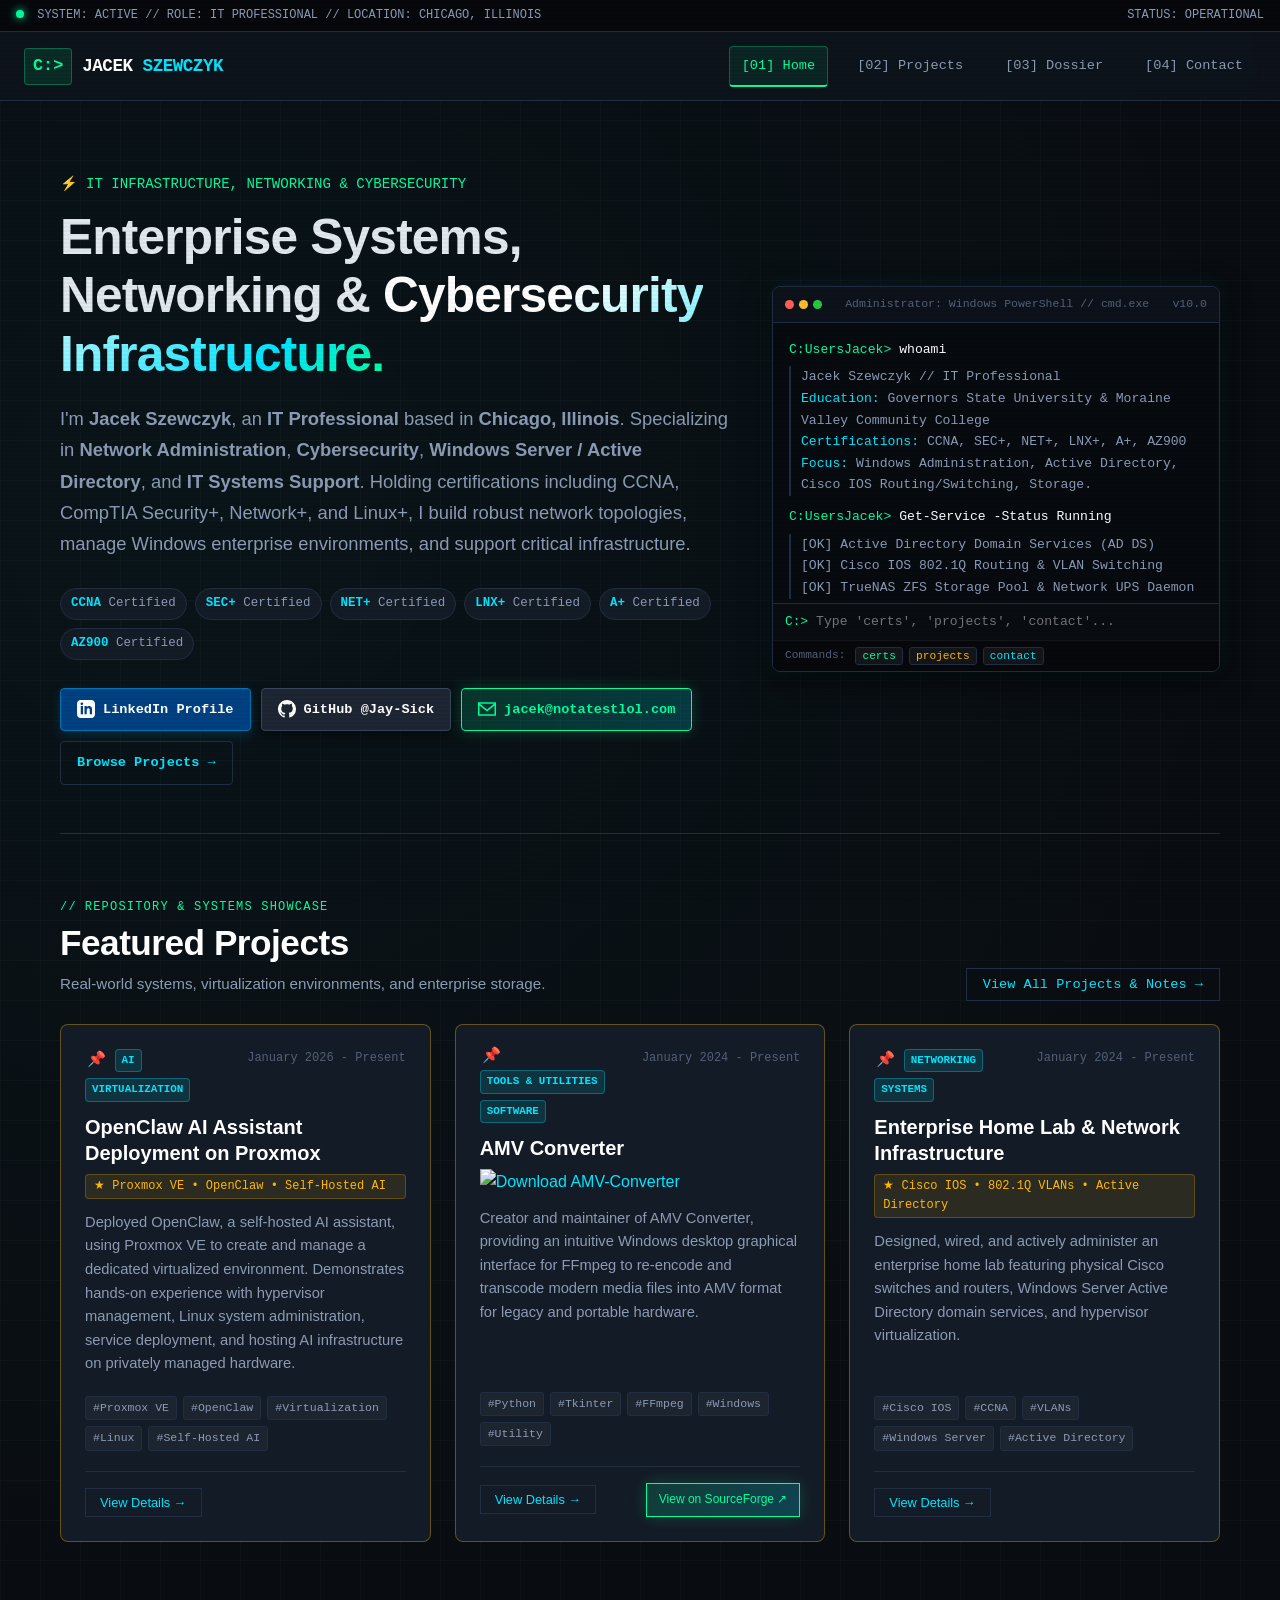
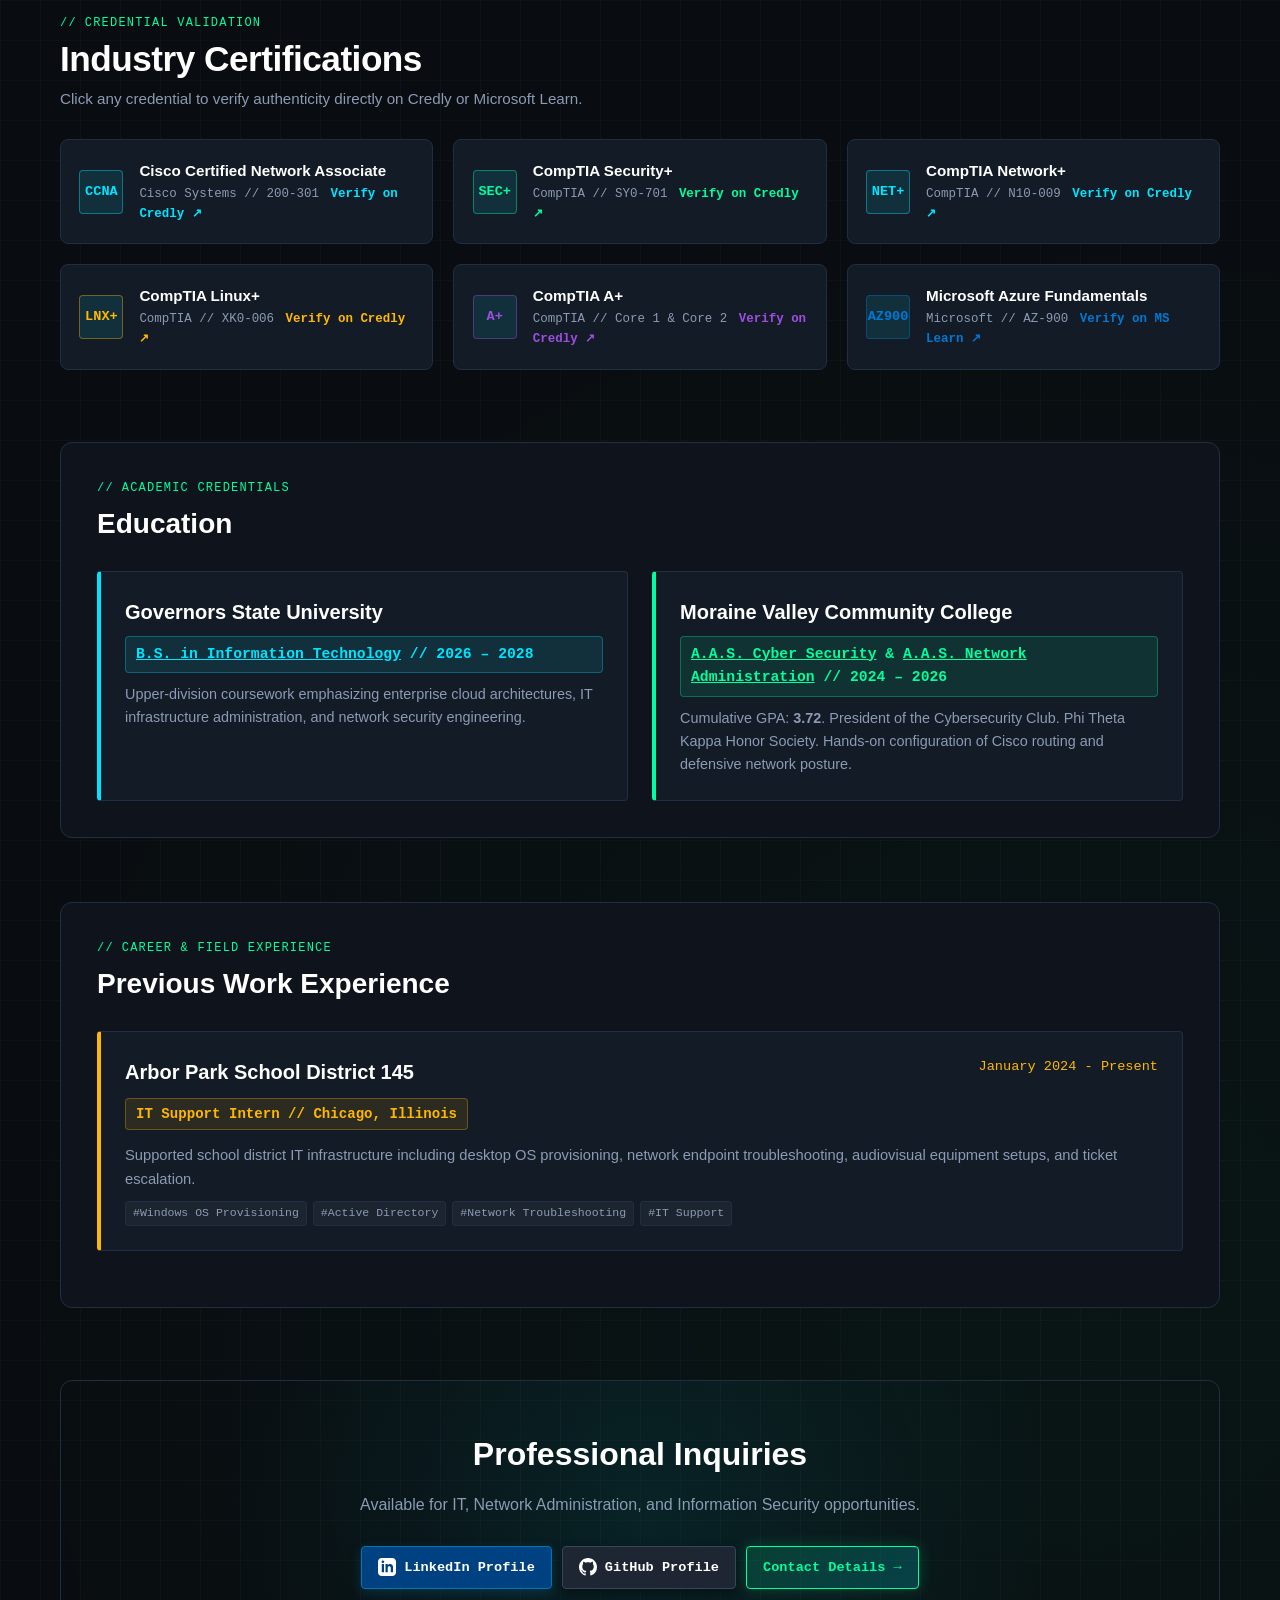
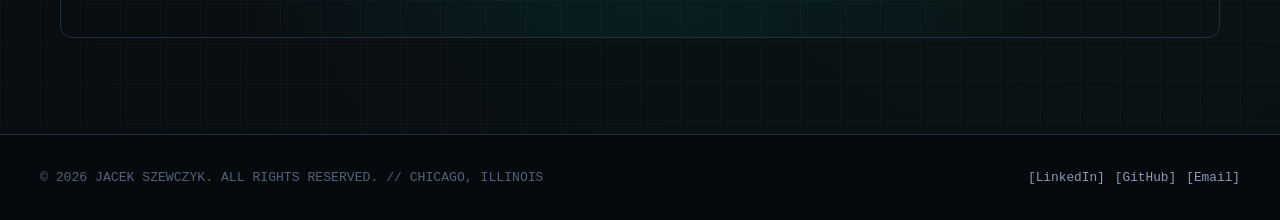
==== commit df474499: "Add files via upload Signed-off-by: Jacek Szewczyk <48308794+Jay-Sick@users.noreply.github.com>" ====
--- a/index.html
+++ b/index.html
@@ -16,7 +16,7 @@
   <div class="sys-banner">
     <div>
       <span class="status-dot"></span>
-      <span>SYSTEM: ACTIVE</span> // <span>ROLE: IT PROFESSIONAL</span> // <span>LOCATION: CHICAGO ILLINOIS</span>
+      <span>SYSTEM: ACTIVE</span> // <span>ROLE: IT PROFESSIONAL</span> // <span>LOCATION: CHICAGO, ILLINOIS</span>
     </div>
     <div>
       <span>STATUS: OPERATIONAL</span>
@@ -52,7 +52,7 @@
         </h1>
         
         <p class="hero-bio">
-          I'm <strong>Jacek Szewczyk</strong>, an <strong>IT Professional</strong> based in <strong>Chicago Illinois</strong>. 
+          I'm <strong>Jacek Szewczyk</strong>, an <strong>IT Professional</strong> based in <strong>Chicago, Illinois</strong>. 
           Specializing in <strong>Network Administration</strong>, <strong>Cybersecurity</strong>, 
           <strong>Windows Server / Active Directory</strong>, and <strong>IT Systems Support</strong>. 
           Holding certifications including CCNA, CompTIA Security+, Network+, and Linux+, 
@@ -141,81 +141,65 @@
       </div>
     </section>
 
-    <!-- Featured Projects Section (Pinned First, Newest to Oldest) -->
-    <section style="margin-top: 4rem;">
-      <div class="section-header" style="display: flex; justify-content: space-between; align-items: flex-end; flex-wrap: wrap; gap: 1rem;">
-        <div>
-          <div class="section-label"><span>//</span> REPOSITORY &amp; SYSTEMS SHOWCASE</div>
-          <h2 class="section-title">Featured Projects</h2>
-          <p class="section-subtitle">Real-world systems, virtualization environments, and enterprise storage.</p>
-        </div>
-        <div>
-          <a href="projects.html" class="btn-cyber-outline" style="padding: 8px 16px; font-family: var(--font-mono); font-size: 0.85rem;">
-            View All Projects &amp; Notes →
-          </a>
-        </div>
-      </div>
-
-      <!-- Featured Projects Container dynamically populated by main.js -->
-      <div id="featured-projects-container" class="projects-grid">
-        <!-- Injected dynamically -->
-      </div>
-    </section>
-
-    <!-- Industry Certifications (Dynamically populated from data/certifications.json) -->
-    <section style="margin-top: 4.5rem;">
-      <div class="section-header">
-        <div class="section-label"><span>//</span> CREDENTIAL VALIDATION</div>
-        <h2 class="section-title">Industry Certifications</h2>
-        <p class="section-subtitle">Click any credential to verify authenticity directly on Credly or Microsoft Learn.</p>
-      </div>
-
-      <div id="certs-container" class="certs-grid">
-        <!-- Injected dynamically from data/certifications.json -->
-      </div>
-    </section>
-
-    <!-- Education Section with Prominent Hyperlinked Degrees -->
-    <section class="education-section">
-      <div class="section-label"><span>//</span> ACADEMIC CREDENTIALS</div>
-      <h2 style="font-size: 1.75rem; color: #fff; margin-bottom: 1.5rem;">Education</h2>
-
-      <div class="education-grid">
-        <!-- Governors State University -->
-        <div class="education-card" style="background: var(--bg-card); border-left: 4px solid var(--accent-cyan); border-radius: var(--radius-sm); padding: 1.5rem; border-top: 1px solid var(--border-color); border-right: 1px solid var(--border-color); border-bottom: 1px solid var(--border-color);">
-          <div style="font-size: 1.25rem; font-weight: 700; color: #fff; margin-bottom: 4px;">Governors State University</div>
-          <!-- Highly visible hyperlinked degree -->
-          <div class="education-badge">
-            <a href="https://www.govst.edu/academics/programs/information-technology-bs" target="_blank" rel="noopener noreferrer" style="color: inherit; text-decoration: underline;">B.S. in Information Technology</a> // 2026 – 2028
-          </div>
-          <p style="color: var(--text-muted); font-size: 0.9rem; margin-top: 8px; line-height: 1.6;">
-            Upper-division coursework emphasizing enterprise cloud architectures, IT infrastructure administration, and network security engineering.
-          </p>
-        </div>
-
-        <!-- Moraine Valley Community College -->
-        <div class="education-card" style="background: var(--bg-card); border-left: 4px solid var(--accent-green); border-radius: var(--radius-sm); padding: 1.5rem; border-top: 1px solid var(--border-color); border-right: 1px solid var(--border-color); border-bottom: 1px solid var(--border-color);">
-          <div style="font-size: 1.25rem; font-weight: 700; color: #fff; margin-bottom: 4px;">Moraine Valley Community College</div>
-          <!-- Highly visible hyperlinked degrees -->
-          <div class="education-badge badge-green">
-            <a href="https://catalog.morainevalley.edu/programs/cybersecurity-aas/" target="_blank" rel="noopener noreferrer" style="color: inherit; text-decoration: underline;">A.A.S. Cyber Security</a> &amp; <a href="https://catalog.morainevalley.edu/programs/network-administration-aas/" target="_blank" rel="noopener noreferrer" style="color: inherit; text-decoration: underline;">A.A.S. Network Administration</a> // 2024 – 2026
-          </div>
-          <p style="color: var(--text-muted); font-size: 0.9rem; margin-top: 8px; line-height: 1.6;">
-            Cumulative GPA: <strong>3.72</strong>. President of the Cybersecurity Club. Phi Theta Kappa Honor Society. Hands-on configuration of Cisco routing and defensive network posture.
-          </p>
-        </div>
-      </div>
-    </section>
-
-    <!-- Work Experience Section (Placed Cleanly Below Education, Populated from data/experience.json) -->
-    <section class="experience-section">
-      <div class="section-label"><span>//</span> CAREER &amp; FIELD EXPERIENCE</div>
-      <h2 style="font-size: 1.75rem; color: #fff; margin-bottom: 1.5rem;">Previous Work Experience</h2>
-
-      <div id="experience-container">
-        <!-- Injected dynamically from data/experience.json -->
-      </div>
-    </section>
+    <!-- Dynamic Section Wrapper (Layout Order Configurable via data/home-layout.json) -->
+    <div id="home-sections-wrapper">
+      
+      <!-- Section: Featured Projects (data-section="projects") -->
+      <section data-section="projects" style="margin-top: 4rem;">
+        <div class="section-header" style="display: flex; justify-content: space-between; align-items: flex-end; flex-wrap: wrap; gap: 1rem;">
+          <div>
+            <div class="section-label"><span>//</span> REPOSITORY &amp; SYSTEMS SHOWCASE</div>
+            <h2 class="section-title">Featured Projects</h2>
+            <p class="section-subtitle">Real-world systems, virtualization environments, and enterprise storage.</p>
+          </div>
+          <div>
+            <a href="projects.html" class="btn-cyber-outline" style="padding: 8px 16px; font-family: var(--font-mono); font-size: 0.85rem;">
+              View All Projects &amp; Notes →
+            </a>
+          </div>
+        </div>
+
+        <!-- Featured Projects Container dynamically populated and ordered by main.js -->
+        <div id="featured-projects-container" class="projects-grid">
+          <!-- Injected dynamically -->
+        </div>
+      </section>
+
+      <!-- Section: Industry Certifications (data-section="certifications") -->
+      <section data-section="certifications" style="margin-top: 4.5rem;">
+        <div class="section-header">
+          <div class="section-label"><span>//</span> CREDENTIAL VALIDATION</div>
+          <h2 class="section-title">Industry Certifications</h2>
+          <p class="section-subtitle">Click any credential to verify authenticity directly on Credly or Microsoft Learn.</p>
+        </div>
+
+        <div id="certs-container" class="certs-grid">
+          <!-- Injected dynamically from data/certifications.json -->
+        </div>
+      </section>
+
+      <!-- Section: Education (data-section="education") -->
+      <section data-section="education" class="education-section">
+        <div class="section-label"><span>//</span> ACADEMIC CREDENTIALS</div>
+        <h2 style="font-size: 1.75rem; color: #fff; margin-bottom: 1.5rem;">Education</h2>
+
+        <!-- Injected dynamically from data/education.json with hyperlinked degrees -->
+        <div id="education-container" class="education-grid">
+          <!-- Injected dynamically -->
+        </div>
+      </section>
+
+      <!-- Section: Work Experience (data-section="experience") -->
+      <section data-section="experience" class="experience-section">
+        <div class="section-label"><span>//</span> CAREER &amp; FIELD EXPERIENCE</div>
+        <h2 style="font-size: 1.75rem; color: #fff; margin-bottom: 1.5rem;">Previous Work Experience</h2>
+
+        <div id="experience-container">
+          <!-- Injected dynamically from data/experience.json -->
+        </div>
+      </section>
+
+    </div>
 
     <!-- Professional Inquiries Callout -->
     <section style="margin-top: 4.5rem; text-align: center; padding: 3rem 1.5rem; background: radial-gradient(circle at center, rgba(0, 229, 255, 0.08) 0%, transparent 70%); border: 1px solid var(--border-color); border-radius: var(--radius-lg);">
@@ -254,7 +238,7 @@
   <footer>
     <div class="footer-content">
       <div>
-        <span>&copy; 2026 JACEK SZEWCZYK. ALL RIGHTS RESERVED. // CHICAGO ILLINOIS</span>
+        <span>&copy; 2026 JACEK SZEWCZYK. ALL RIGHTS RESERVED. // CHICAGO, ILLINOIS</span>
       </div>
       <div class="social-buttons-container">
         <a href="https://www.linkedin.com/in/jacek-s-327354189/" target="_blank" rel="noopener noreferrer" style="color: var(--text-muted); font-size: 0.8rem;">[LinkedIn]</a>
--- a/css/style.css
+++ b/css/style.css
@@ -1085,3 +1085,169 @@
     padding: 1.25rem 0.85rem;
   }
 }
+
+/* ==========================================================================
+   MODAL SCROLLBAR, LOCK BACKGROUND, LIGHTBOX & TECHNICAL SEARCH LOADER
+   ========================================================================== */
+
+/* Enhanced Modal Vertical Scrollbar */
+.modal-content::-webkit-scrollbar {
+  width: 8px;
+}
+.modal-content::-webkit-scrollbar-track {
+  background: #070a0f;
+  border-radius: 4px;
+}
+.modal-content::-webkit-scrollbar-thumb {
+  background: #1a2738;
+  border: 1px solid var(--accent-cyan);
+  border-radius: 4px;
+}
+.modal-content::-webkit-scrollbar-thumb:hover {
+  background: var(--accent-cyan);
+  box-shadow: 0 0 10px var(--accent-cyan);
+}
+.modal-content {
+  scrollbar-width: thin;
+  scrollbar-color: var(--accent-cyan) #070a0f;
+}
+
+/* Background Scroll Lock when modal is open */
+body.modal-open {
+  overflow: hidden !important;
+  touch-action: none;
+}
+
+/* Pinned Badge - Emoji Only */
+.pinned-badge {
+  display: inline-flex;
+  align-items: center;
+  justify-content: center;
+  font-size: 0.95rem;
+  line-height: 1;
+  padding: 0 2px;
+  cursor: default;
+  background: transparent !important;
+  border: none !important;
+  box-shadow: none !important;
+}
+
+/* Clickable Zoomable Images in Modal */
+.modal-images-grid {
+  display: grid;
+  grid-template-columns: repeat(auto-fit, minmax(min(100%, 280px), 1fr));
+  gap: 12px;
+  margin-top: 10px;
+}
+
+.project-detail-img {
+  width: 100%;
+  height: auto;
+  border-radius: 6px;
+  border: 1px solid var(--border-color);
+  box-shadow: 0 4px 16px rgba(0, 0, 0, 0.4);
+  cursor: zoom-in;
+  transition: transform 0.25s ease, border-color 0.25s ease, box-shadow 0.25s ease;
+}
+
+.project-detail-img:hover {
+  transform: scale(1.02);
+  border-color: var(--accent-cyan);
+  box-shadow: 0 0 20px rgba(0, 229, 255, 0.3);
+}
+
+/* Image Lightbox Modal */
+.lightbox-overlay {
+  position: fixed;
+  top: 0; left: 0; right: 0; bottom: 0;
+  background: rgba(4, 6, 10, 0.94);
+  backdrop-filter: blur(12px);
+  -webkit-backdrop-filter: blur(12px);
+  z-index: 3000;
+  display: flex;
+  align-items: center;
+  justify-content: center;
+  padding: 1.5rem;
+  opacity: 0;
+  pointer-events: none;
+  transition: opacity 0.25s ease;
+}
+
+.lightbox-overlay.active {
+  opacity: 1;
+  pointer-events: auto;
+}
+
+.lightbox-img {
+  max-width: 95vw;
+  max-height: 90vh;
+  border-radius: var(--radius-md);
+  border: 1px solid var(--accent-cyan);
+  box-shadow: 0 0 40px rgba(0, 229, 255, 0.3);
+  object-fit: contain;
+  cursor: zoom-out;
+}
+
+.lightbox-close {
+  position: absolute;
+  top: 1.5rem;
+  right: 1.5rem;
+  background: rgba(255, 255, 255, 0.08);
+  border: 1px solid var(--border-color);
+  color: #fff;
+  width: 42px;
+  height: 42px;
+  border-radius: 50%;
+  font-size: 1.6rem;
+  cursor: pointer;
+  display: flex;
+  align-items: center;
+  justify-content: center;
+  transition: all 0.2s;
+  z-index: 10;
+}
+
+.lightbox-close:hover {
+  border-color: var(--accent-red);
+  color: #fff;
+  background: rgba(255, 51, 102, 0.25);
+}
+
+/* Technical Search Loading State (0.25s Animation) */
+.tech-search-loader {
+  grid-column: 1 / -1;
+  text-align: center;
+  padding: 2.5rem 1.5rem;
+  font-family: var(--font-mono);
+  color: var(--accent-cyan);
+  background: rgba(0, 229, 255, 0.03);
+  border: 1px dashed rgba(0, 229, 255, 0.35);
+  border-radius: var(--radius-md);
+  position: relative;
+  overflow: hidden;
+  font-size: 0.9rem;
+  letter-spacing: 0.5px;
+}
+
+.tech-search-loader .loader-cursor {
+  color: var(--accent-green);
+  font-weight: 700;
+  animation: blink 0.7s infinite;
+}
+
+@keyframes blink {
+  0%, 100% { opacity: 1; }
+  50% { opacity: 0; }
+}
+
+.loader-scanline {
+  position: absolute;
+  top: 0; left: 0; width: 100%; height: 2px;
+  background: linear-gradient(90deg, transparent, var(--accent-cyan), transparent);
+  animation: scanAcross 0.6s infinite linear;
+}
+
+@keyframes scanAcross {
+  0% { transform: translateY(0); }
+  100% { transform: translateY(90px); }
+}
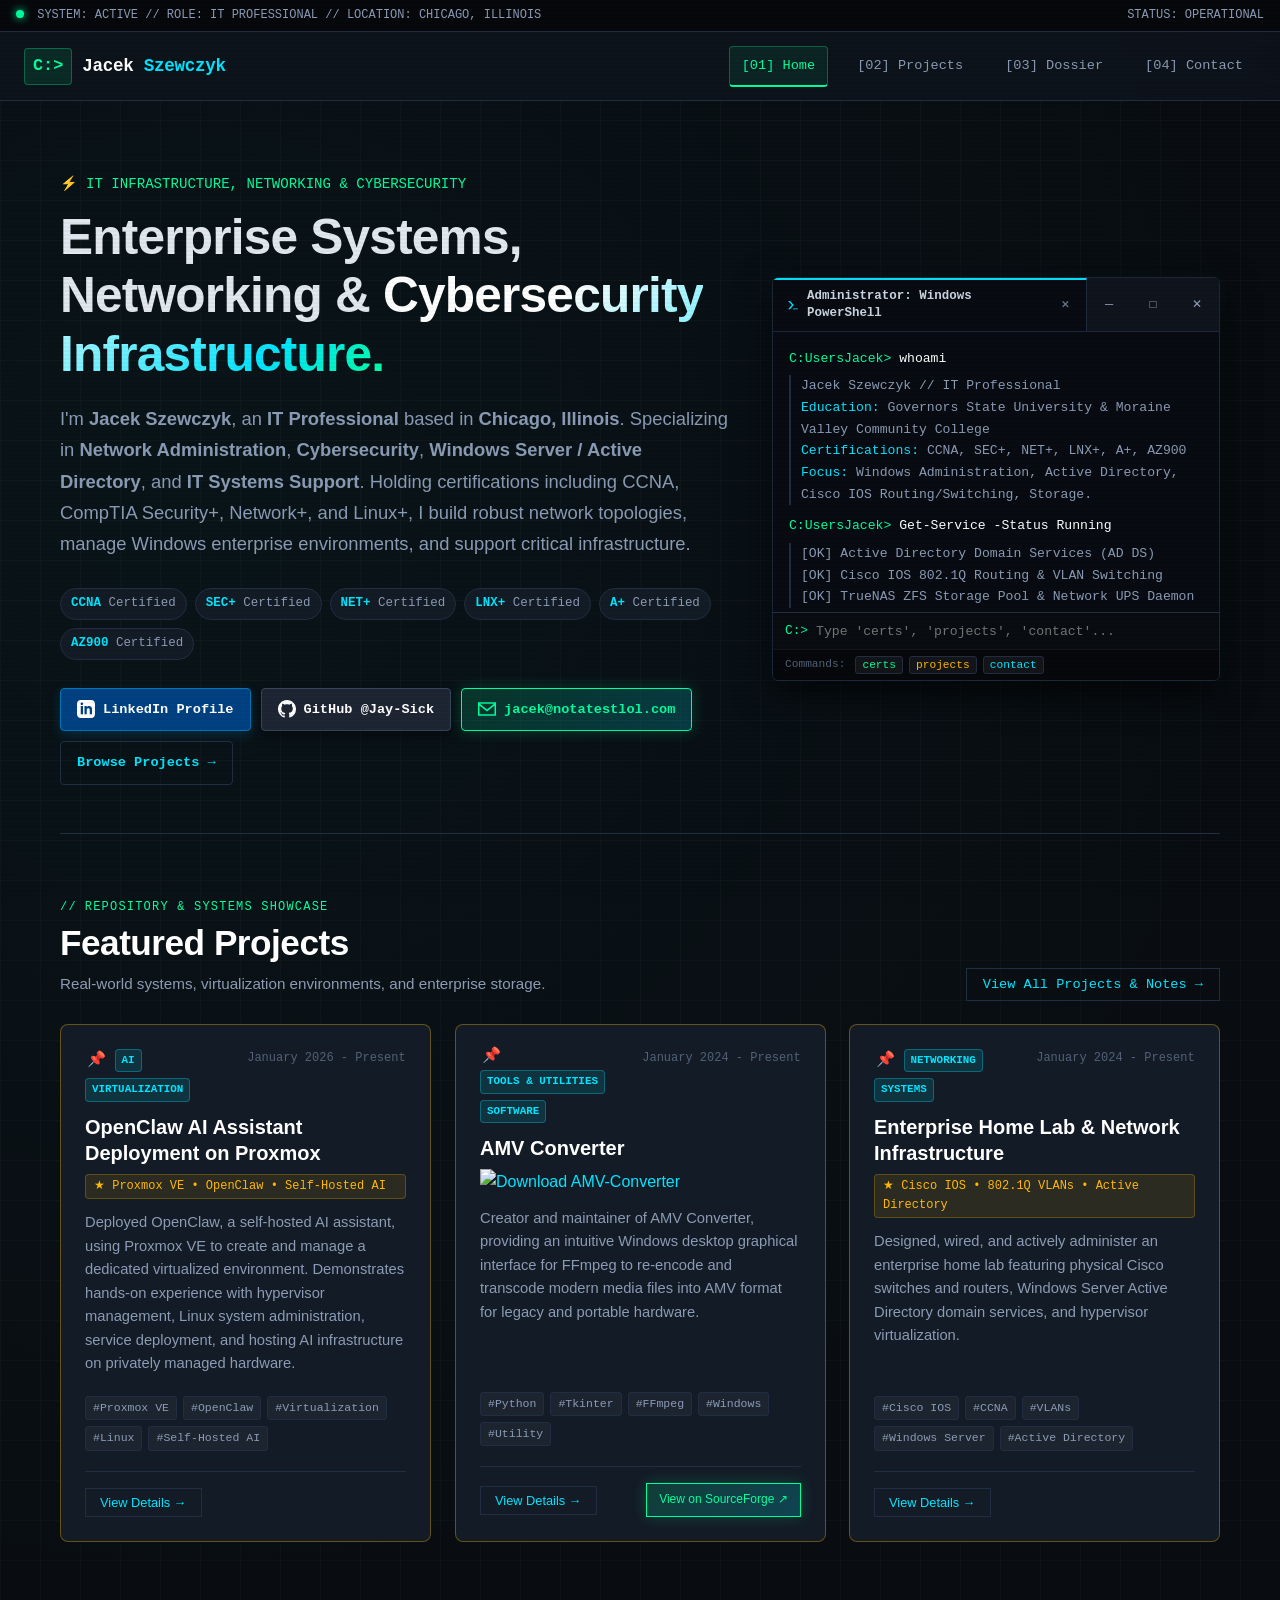
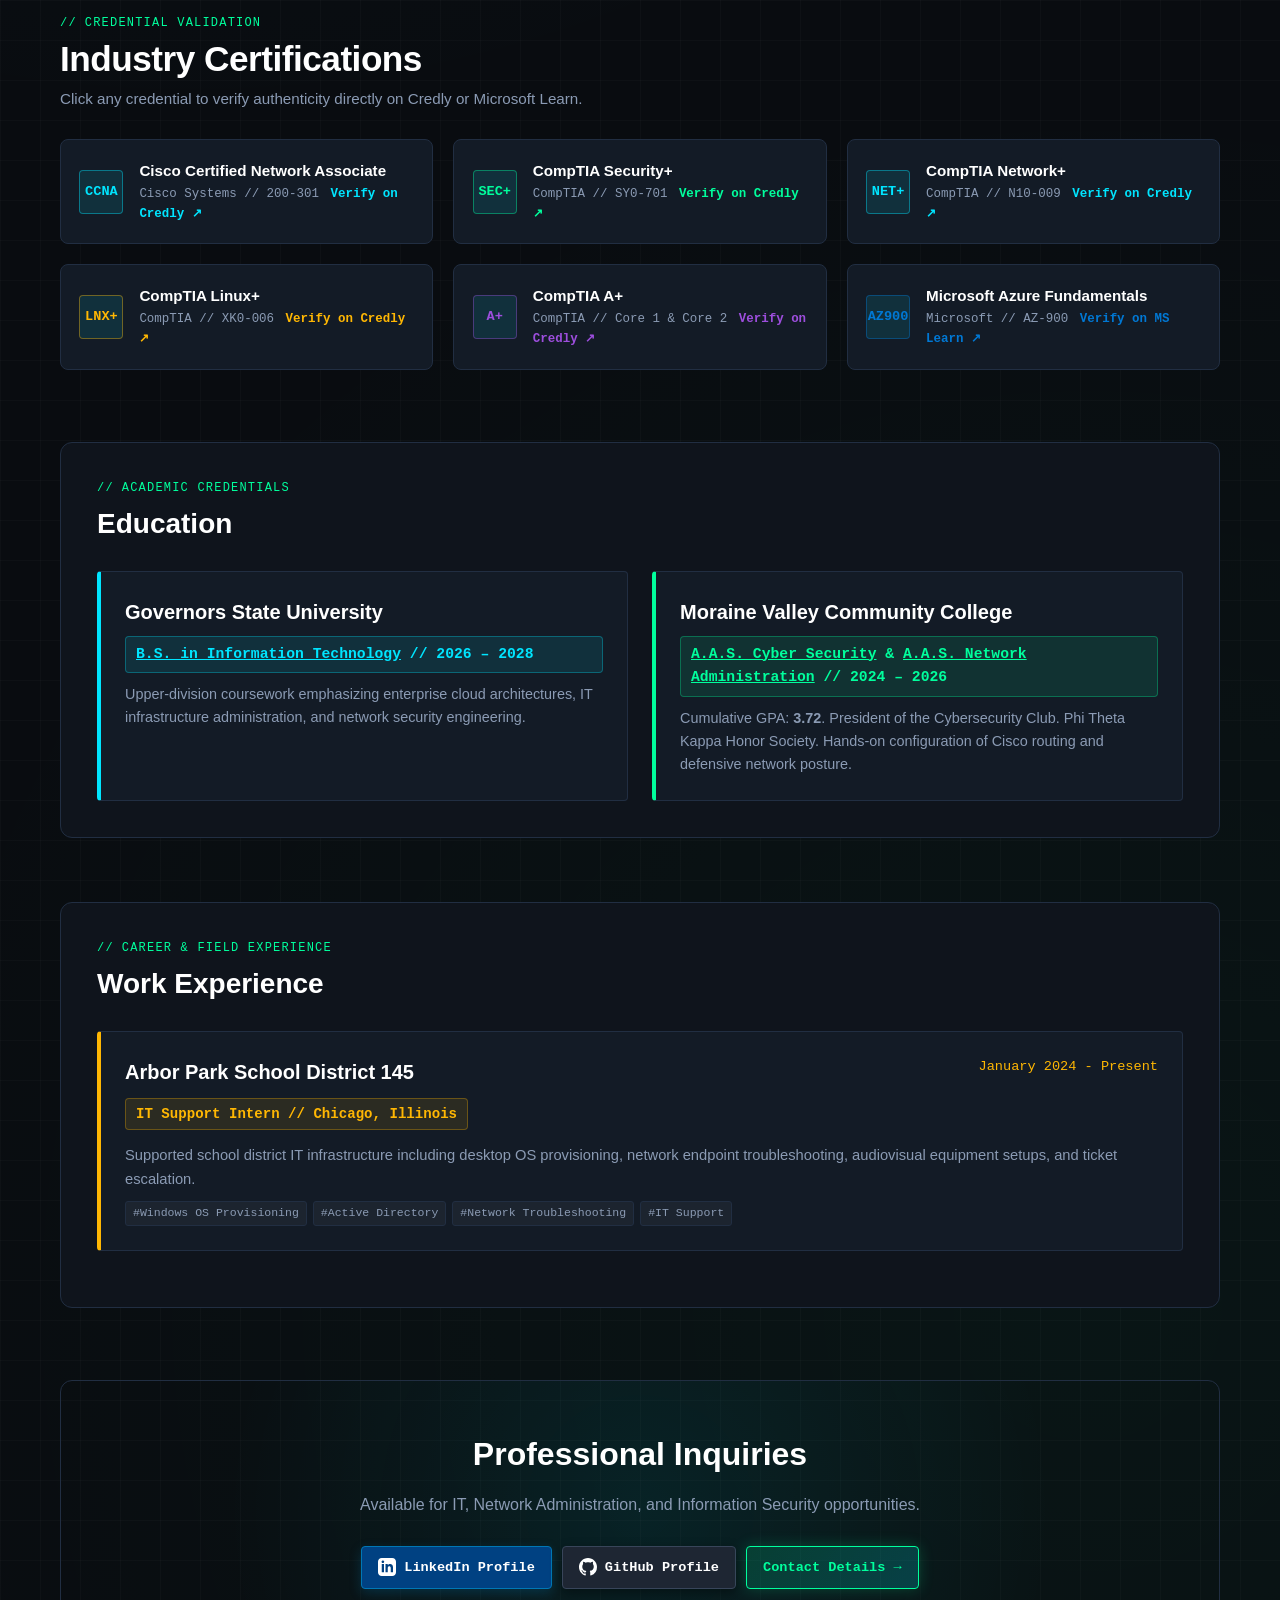
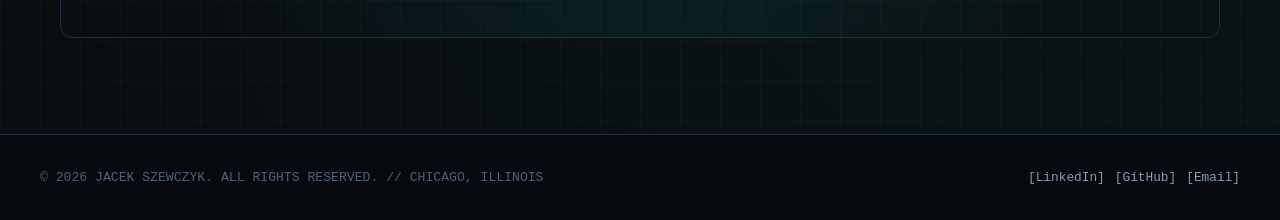
==== commit 493497c4: "Add files via upload Signed-off-by: Jacek Szewczyk <48308794+Jay-Sick@users.noreply.github.com>" ====
--- a/index.html
+++ b/index.html
@@ -27,7 +27,7 @@
   <header class="main-nav">
     <div class="logo-area">
       <div class="terminal-prompt-icon">C:&gt;</div>
-      <div class="logo-text">JACEK <span>SZEWCZYK</span></div>
+      <div class="logo-text">Jacek <span>Szewczyk</span></div>
     </div>
     <button class="nav-toggle-btn" onclick="toggleMobileNav()" aria-label="Toggle Navigation">☰</button>
     <nav>
@@ -98,14 +98,19 @@
 
       <!-- Windows Command Prompt Window (Data populated from data/profile.json & data/certifications.json) -->
       <div class="terminal-window">
-        <div class="terminal-header">
-          <div class="terminal-dots">
-            <span class="dot-red"></span>
-            <span class="dot-yellow"></span>
-            <span class="dot-green"></span>
-          </div>
-          <div>Administrator: Windows PowerShell // cmd.exe</div>
-          <div>v10.0</div>
+        <div class="win-terminal-header">
+          <div class="win-tab-active">
+            <svg class="win-ps-icon" viewBox="0 0 16 16" width="12" height="12">
+              <path fill="#00e5ff" d="M1.5 2.5l5 5.5-5 5.5h2.5l5-5.5-5-5.5zM8 12.5h6.5v1H8z"/>
+            </svg>
+            <span>Administrator: Windows PowerShell</span>
+            <span class="win-tab-close">✕</span>
+          </div>
+          <div class="win-controls">
+            <div class="win-btn win-min" title="Minimize">─</div>
+            <div class="win-btn win-max" title="Maximize">□</div>
+            <div class="win-btn win-close" title="Close">✕</div>
+          </div>
         </div>
         <div class="terminal-body" id="term-output-area" style="max-height: 280px; overflow-y: auto;">
           <div class="term-line">
@@ -192,7 +197,7 @@
       <!-- Section: Work Experience (data-section="experience") -->
       <section data-section="experience" class="experience-section">
         <div class="section-label"><span>//</span> CAREER &amp; FIELD EXPERIENCE</div>
-        <h2 style="font-size: 1.75rem; color: #fff; margin-bottom: 1.5rem;">Previous Work Experience</h2>
+        <h2 style="font-size: 1.75rem; color: #fff; margin-bottom: 1.5rem;">Work Experience</h2>
 
         <div id="experience-container">
           <!-- Injected dynamically from data/experience.json -->
--- a/css/style.css
+++ b/css/style.css
@@ -154,7 +154,7 @@
   font-family: var(--font-mono);
   font-weight: 700;
   font-size: 1.1rem;
-  letter-spacing: -0.5px;
+  letter-spacing: -0.3px;
   color: #fff;
 }
 
@@ -1090,26 +1090,41 @@
    MODAL SCROLLBAR, LOCK BACKGROUND, LIGHTBOX & TECHNICAL SEARCH LOADER
    ========================================================================== */
 
-/* Enhanced Modal Vertical Scrollbar */
-.modal-content::-webkit-scrollbar {
+/* Darker Blue Scrollbar for Modal, Terminal, and Output */
+.modal-content::-webkit-scrollbar,
+.terminal-body::-webkit-scrollbar,
+#term-output-area::-webkit-scrollbar {
   width: 8px;
-}
-.modal-content::-webkit-scrollbar-track {
-  background: #070a0f;
-  border-radius: 4px;
-}
-.modal-content::-webkit-scrollbar-thumb {
-  background: #1a2738;
-  border: 1px solid var(--accent-cyan);
-  border-radius: 4px;
-}
-.modal-content::-webkit-scrollbar-thumb:hover {
-  background: var(--accent-cyan);
-  box-shadow: 0 0 10px var(--accent-cyan);
-}
-.modal-content {
+  height: 8px;
+}
+
+.modal-content::-webkit-scrollbar-track,
+.terminal-body::-webkit-scrollbar-track,
+#term-output-area::-webkit-scrollbar-track {
+  background: #080d14;
+  border-radius: 3px;
+}
+
+.modal-content::-webkit-scrollbar-thumb,
+.terminal-body::-webkit-scrollbar-thumb,
+#term-output-area::-webkit-scrollbar-thumb {
+  background: #112840;
+  border: 1px solid #1e456b;
+  border-radius: 3px;
+}
+
+.modal-content::-webkit-scrollbar-thumb:hover,
+.terminal-body::-webkit-scrollbar-thumb:hover,
+#term-output-area::-webkit-scrollbar-thumb:hover {
+  background: #1b4570;
+  border-color: #2b68a3;
+}
+
+.modal-content,
+.terminal-body,
+#term-output-area {
   scrollbar-width: thin;
-  scrollbar-color: var(--accent-cyan) #070a0f;
+  scrollbar-color: #112840 #080d14;
 }
 
 /* Background Scroll Lock when modal is open */
@@ -1204,7 +1219,7 @@
   align-items: center;
   justify-content: center;
   transition: all 0.2s;
-  z-index: 10;
+  z-index: 100; /* Increased to stay above .lightbox-img-wrapper */
 }
 
 .lightbox-close:hover {
@@ -1251,3 +1266,246 @@
   0% { transform: translateY(0); }
   100% { transform: translateY(90px); }
 }
+
+/* ==========================================================================
+   AUTHENTIC WINDOWS TERMINAL / POWERSHELL CONTROLS
+   ========================================================================== */
+.terminal-window {
+  background: #080b11;
+  border: 1px solid #1e2638;
+  border-radius: 6px;
+  box-shadow: 0 12px 36px rgba(0, 0, 0, 0.7), 0 0 15px rgba(0, 229, 255, 0.05);
+  overflow: hidden;
+  font-family: var(--font-mono);
+}
+
+.win-terminal-header {
+  background: #10141d;
+  border-bottom: 1px solid #1e293b;
+  display: flex;
+  align-items: center;
+  justify-content: space-between;
+  min-height: 42px;
+  padding: 0;
+  user-select: none;
+}
+
+.win-tab-active {
+  display: flex;
+  align-items: center;
+  gap: 8px;
+  background: #080b11;
+  border-top: 2px solid var(--accent-cyan);
+  border-right: 1px solid #1e293b;
+  height: 100%;
+  padding: 8px 14px;
+  font-family: var(--font-mono);
+  font-size: 0.78rem;
+  color: #cbd5e1;
+  font-weight: 600;
+  line-height: 1.4;
+}
+
+.win-ps-icon {
+  display: inline-block;
+  flex-shrink: 0;
+}
+
+.win-tab-close {
+  font-size: 0.65rem;
+  color: #64748b;
+  margin-left: 6px;
+  padding: 1px 3px;
+  border-radius: 2px;
+  cursor: pointer;
+}
+
+.win-tab-close:hover {
+  background: rgba(255, 255, 255, 0.1);
+  color: #fff;
+}
+
+.win-controls {
+  display: flex;
+  height: 100%;
+}
+
+.win-btn {
+  width: 44px;
+  height: 100%;
+  display: flex;
+  align-items: center;
+  justify-content: center;
+  font-family: -apple-system, BlinkMacSystemFont, "Segoe UI", sans-serif;
+  font-size: 0.72rem;
+  color: #94a3b8;
+  cursor: pointer;
+  transition: background 0.15s, color 0.15s;
+}
+
+.win-btn:hover {
+  background: rgba(255, 255, 255, 0.08);
+  color: #fff;
+}
+
+.win-btn.win-close:hover {
+  background: #e81123;
+  color: #fff;
+}
+
+/* ==========================================================================
+   GLITCH ENTRANCE ANIMATION FOR PROJECT CARDS
+   ========================================================================== */
+@keyframes cardGlitchIn {
+  0% {
+    opacity: 0;
+    transform: translateY(14px) skewX(-2deg);
+    filter: drop-shadow(-2px 0 rgba(0, 229, 255, 0.45));
+  }
+  30% {
+    opacity: 0.75;
+    transform: translateY(-2px) skewX(1.5deg);
+    filter: drop-shadow(2px 0 rgba(0, 255, 157, 0.4));
+  }
+  65% {
+    opacity: 0.92;
+    transform: translateY(1px) skewX(-0.5deg);
+    filter: drop-shadow(-1px 0 rgba(0, 229, 255, 0.2));
+  }
+  100% {
+    opacity: 1;
+    transform: translateY(0) skewX(0);
+    filter: none;
+  }
+}
+
+.card-glitch-enter {
+  animation: cardGlitchIn 0.35s cubic-bezier(0.16, 1, 0.3, 1) both;
+  animation-delay: calc(var(--card-index, 0) * 0.045s);
+}
+
+/* ==========================================================================
+   MOBILE PINCH-TO-ZOOM LIGHTBOX
+   ========================================================================== */
+.lightbox-overlay {
+  touch-action: none;
+  overflow: hidden;
+}
+
+.lightbox-img-wrapper {
+  position: relative;
+  display: flex;
+  align-items: center;
+  justify-content: center;
+  width: 100%;
+  height: 100%;
+  overflow: hidden;
+  touch-action: none;
+}
+
+.lightbox-img {
+  max-width: 95vw;
+  max-height: 90vh;
+  border-radius: var(--radius-md);
+  border: 1px solid var(--accent-cyan);
+  box-shadow: 0 0 40px rgba(0, 229, 255, 0.3);
+  object-fit: contain;
+  cursor: grab;
+  user-select: none;
+  -webkit-user-select: none;
+  will-change: transform;
+}
+
+.lightbox-zoom-hint {
+  position: absolute;
+  bottom: 1.5rem;
+  font-family: var(--font-mono);
+  font-size: 0.75rem;
+  color: var(--text-dim);
+  background: rgba(0, 0, 0, 0.6);
+  padding: 4px 10px;
+  border-radius: 4px;
+  pointer-events: none;
+}
+
+/* ==========================================================================
+   MATRIX SEQUENTIAL CARD LOAD ANIMATION
+   Loads each card from nothing in order with digital matrix-style reveal
+   ========================================================================== */
+@keyframes matrixCardLoad {
+  0% {
+    opacity: 0;
+    transform: translateY(18px) scale(0.96);
+    filter: brightness(2) contrast(200%) drop-shadow(0 0 12px #00ff9d);
+    clip-path: inset(0 0 100% 0);
+  }
+  35% {
+    opacity: 0.85;
+    clip-path: inset(0 0 25% 0);
+    filter: brightness(1.6) contrast(150%) drop-shadow(0 0 8px #00e5ff);
+  }
+  70% {
+    opacity: 0.96;
+    clip-path: inset(0 0 0 0);
+    transform: translateY(-2px) scale(1.005);
+    filter: drop-shadow(0 0 4px #00ff9d);
+  }
+  100% {
+    opacity: 1;
+    transform: translateY(0) scale(1);
+    filter: none;
+    clip-path: inset(0 0 0 0);
+  }
+}
+
+.matrix-card-enter {
+  animation: matrixCardLoad 0.45s cubic-bezier(0.16, 1, 0.3, 1) both;
+  animation-delay: calc(var(--card-index, 0) * 0.08s);
+}
+
+/* Modal Top Bar: Right Padding so Status Badges Never Overlap Close Button */
+.modal-top-bar {
+  display: flex;
+  gap: 8px;
+  margin-bottom: 12px;
+  align-items: center;
+  flex-wrap: wrap;
+  padding-right: 56px; /* Guaranteed clearance for .modal-close on all screens */
+  word-break: break-word;
+}
+
+/* Enhanced Lightbox Zoom & Desktop Mouse Dragging */
+.lightbox-img-wrapper {
+  cursor: zoom-in;
+}
+
+.lightbox-img-wrapper.is-zoomed {
+  cursor: grab;
+}
+
+.lightbox-img-wrapper.is-dragging {
+  cursor: grabbing !important;
+}
+
+.lightbox-img {
+  transition: transform 0.15s cubic-bezier(0.2, 0.8, 0.2, 1);
+  transform-origin: center center;
+}
+
+.lightbox-img-wrapper.is-dragging .lightbox-img {
+  transition: none; /* Instant tracking while dragging */
+}
+
+/* Mobile specific pad-y adjustment for PowerShell Titlebar */
+@media (max-width: 640px) {
+  .win-terminal-header {
+    min-height: 48px;
+  }
+  .win-tab-active {
+    padding: 10px 12px;
+    font-size: 0.74rem;
+  }
+  .modal-top-bar {
+    padding-right: 50px;
+  }
+}
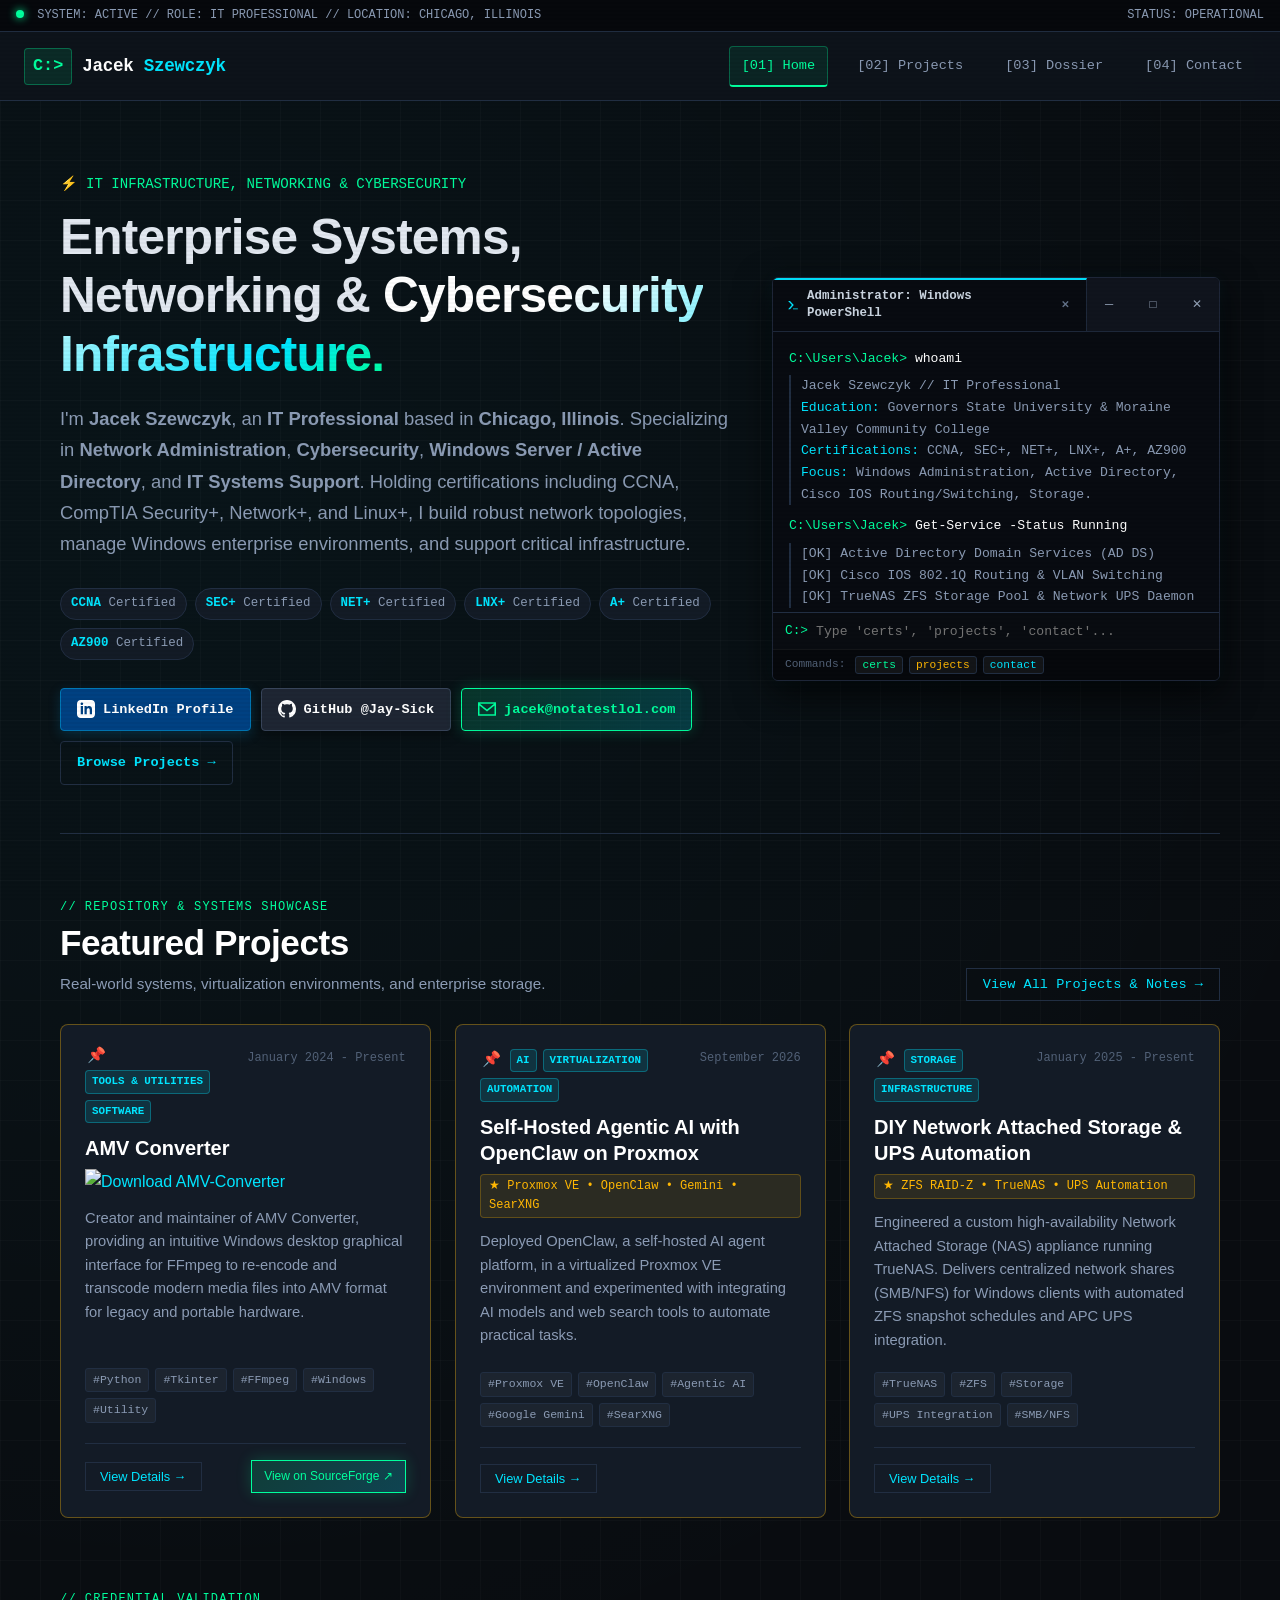
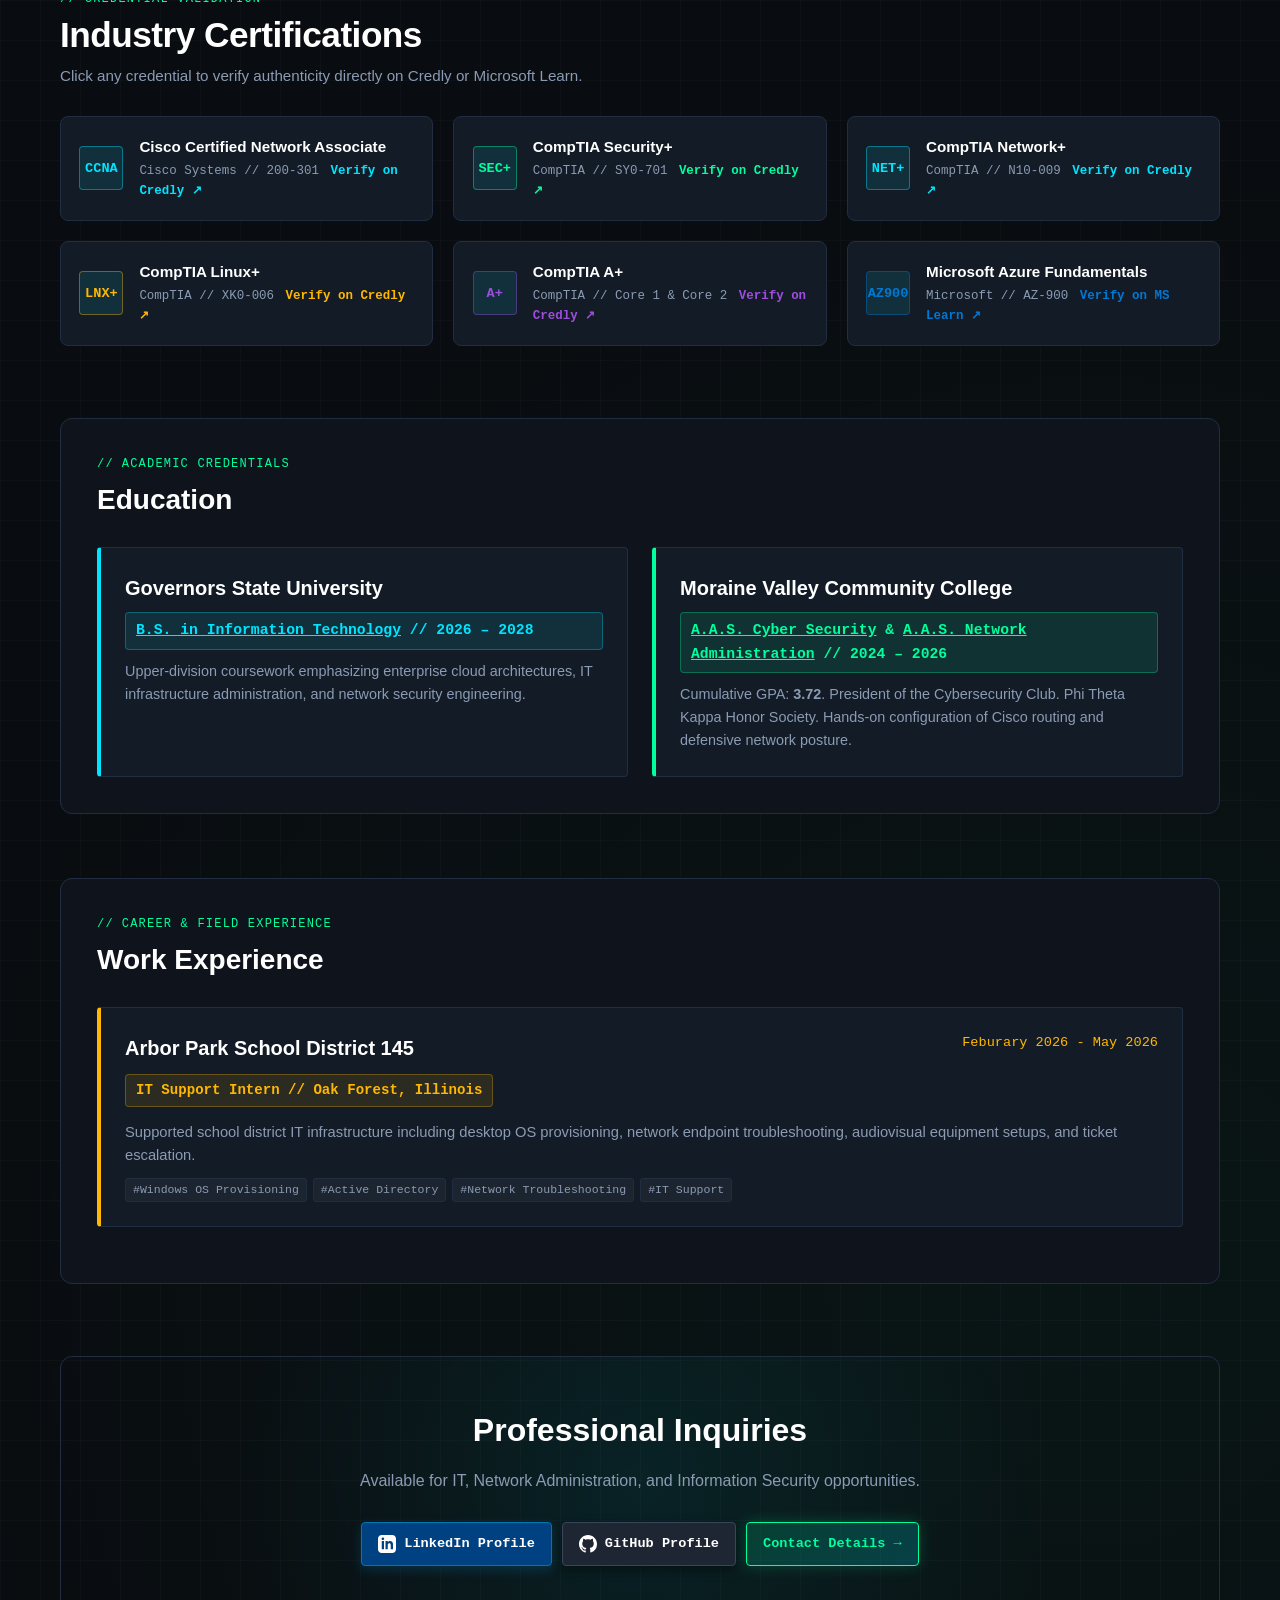
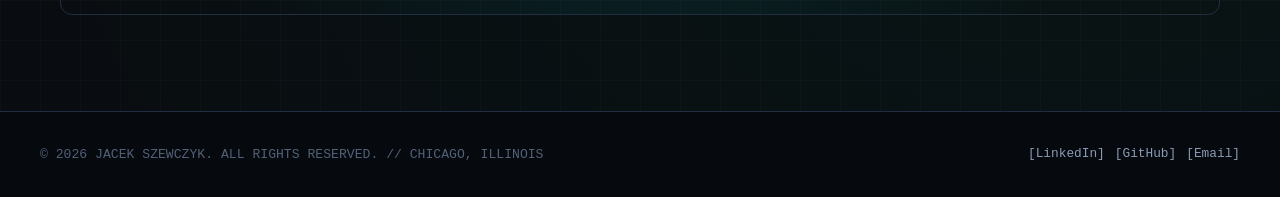
==== commit 6859aada: "Add files via upload Signed-off-by: Jacek Szewczyk <48308794+Jay-Sick@users.noreply.github.com>" ====
--- a/index.html
+++ b/index.html
@@ -114,7 +114,7 @@
         </div>
         <div class="terminal-body" id="term-output-area" style="max-height: 280px; overflow-y: auto;">
           <div class="term-line">
-            <span class="term-prompt">C:UsersJacek&gt;</span> <span class="term-cmd">whoami</span>
+            <span class="term-prompt">C:\Users\Jacek&gt;</span> <span class="term-cmd">whoami</span>
           </div>
           <div class="term-output" id="term-whoami-output">
             Jacek Szewczyk // IT Professional<br>
@@ -123,7 +123,7 @@
             <span class="term-highlight">Focus:</span> Windows Administration, Active Directory, Cisco IOS Routing/Switching, Storage.
           </div>
           <div class="term-line" style="margin-top: 10px;">
-            <span class="term-prompt">C:UsersJacek&gt;</span> <span class="term-cmd">Get-Service -Status Running</span>
+            <span class="term-prompt">C:\Users\Jacek&gt;</span> <span class="term-cmd">Get-Service -Status Running</span>
           </div>
           <div class="term-output" id="term-services-output">
             [OK] Active Directory Domain Services (AD DS)<br>
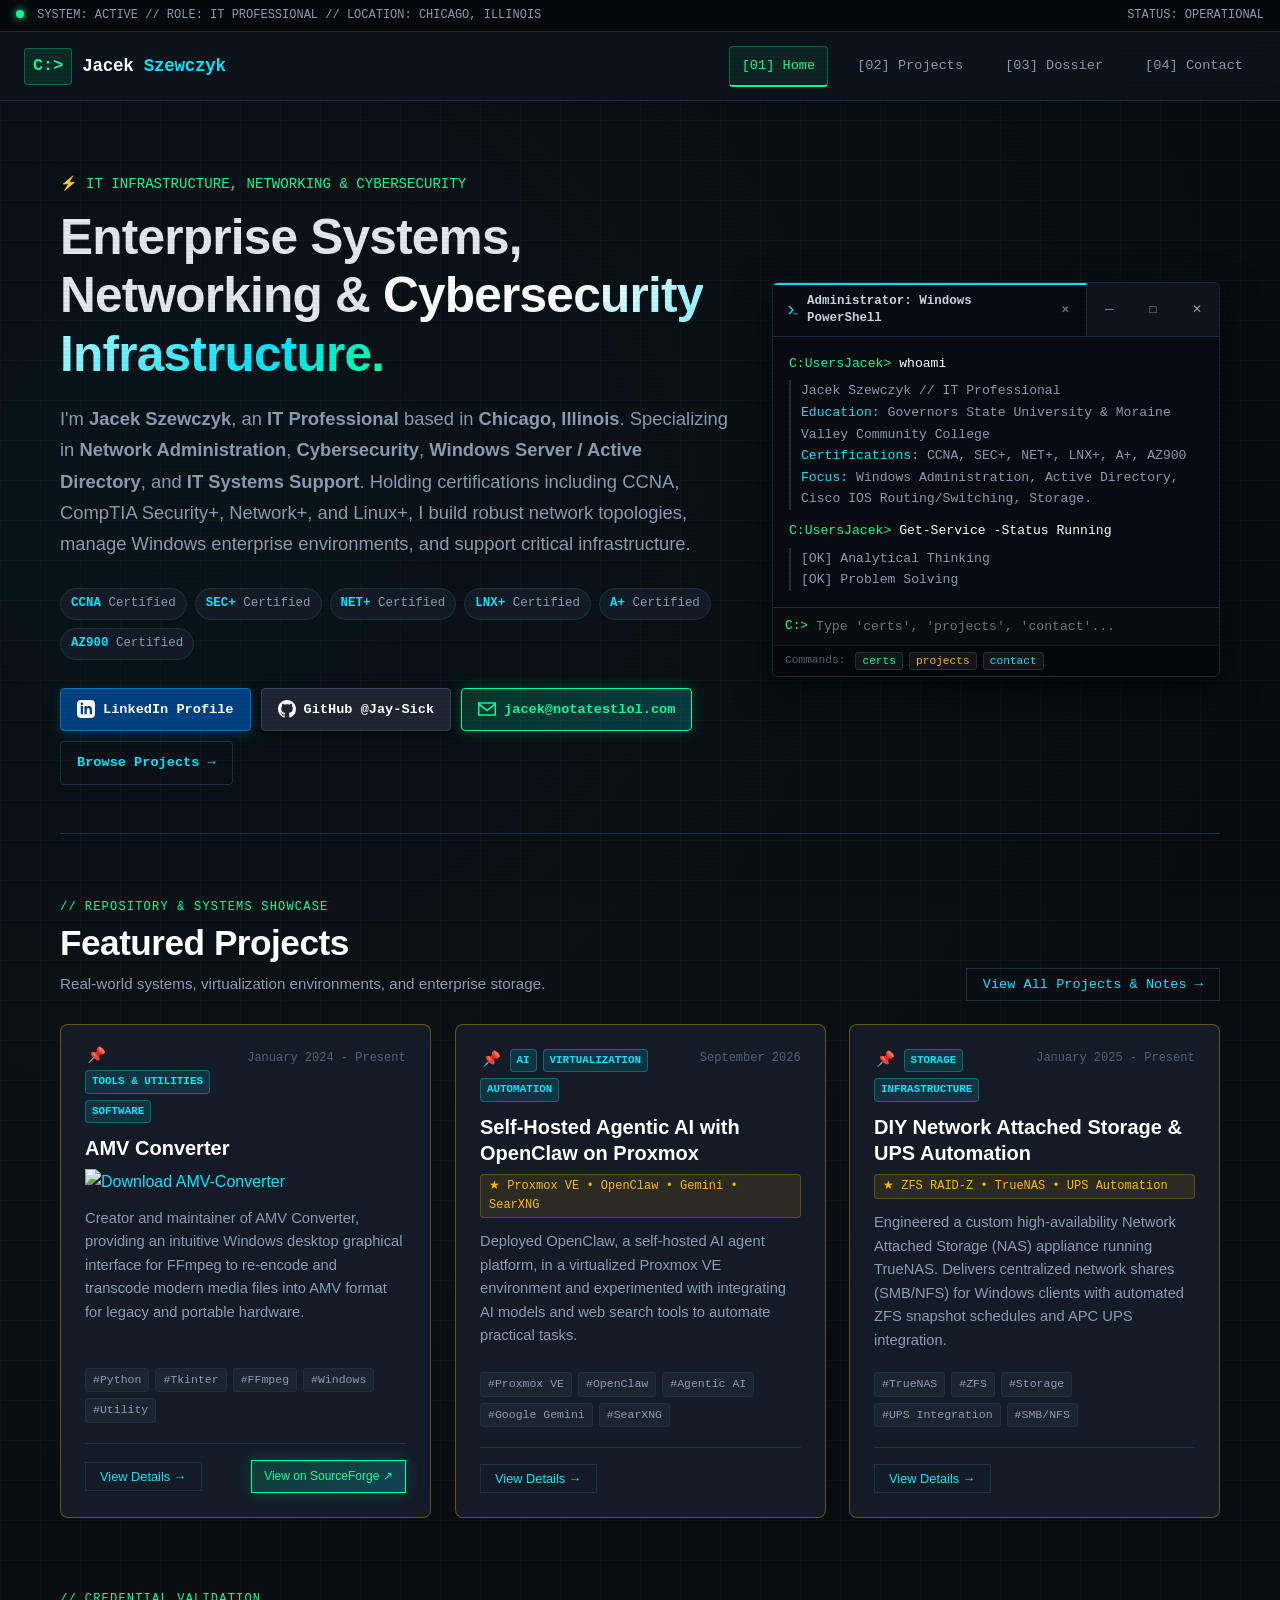
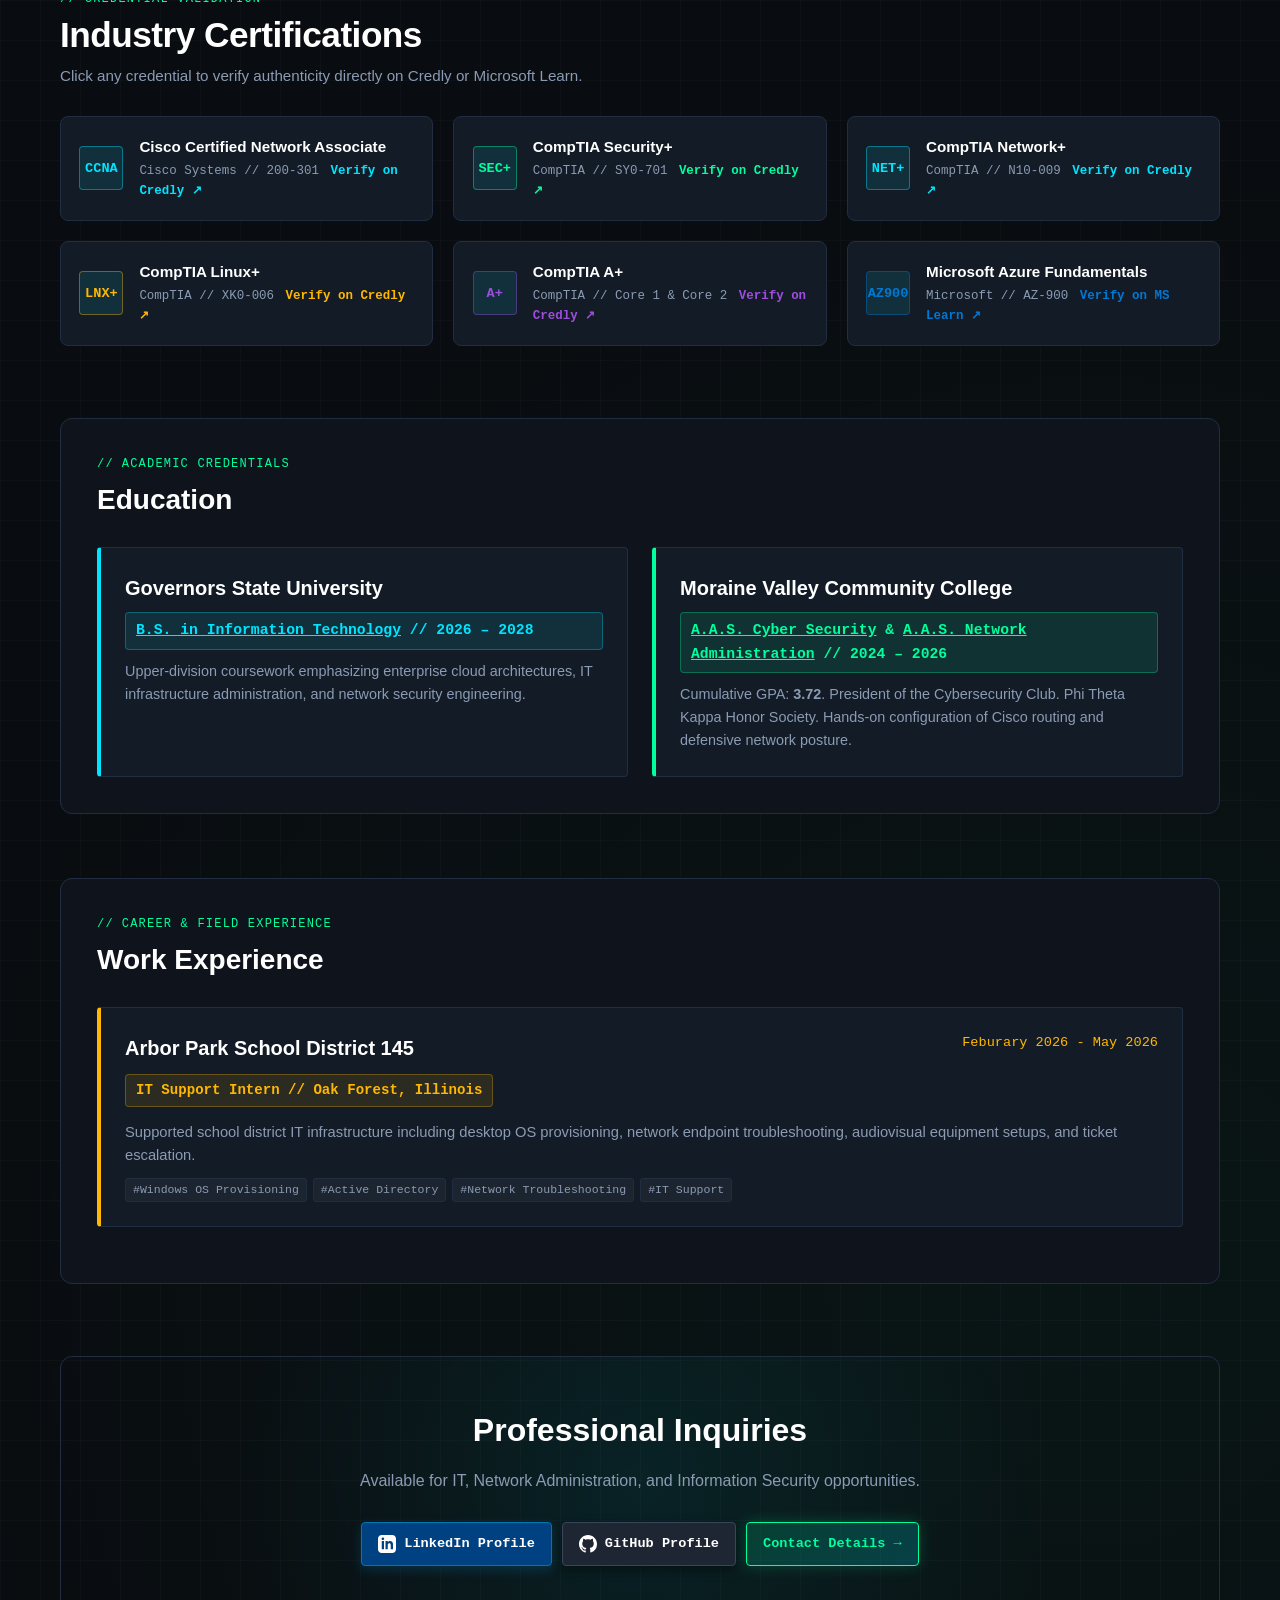
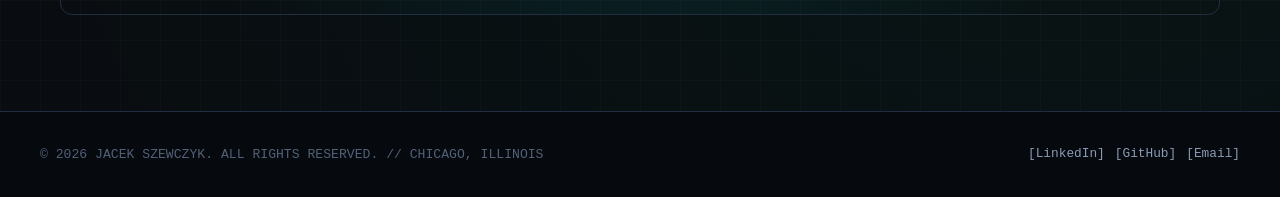
==== commit 392f9367: "Add files via upload Signed-off-by: Jacek Szewczyk <48308794+Jay-Sick@users.noreply.github.com>" ====
--- a/index.html
+++ b/index.html
@@ -60,14 +60,7 @@
         </p>
 
         <!-- Certifications Pills (Populated dynamically from data/certifications.json) -->
-        <div class="hero-stats-badge" id="hero-cert-pills">
-          <div class="stat-pill"><strong>CCNA</strong> Certified</div>
-          <div class="stat-pill"><strong>Security+</strong> Certified</div>
-          <div class="stat-pill"><strong>Network+</strong> Certified</div>
-          <div class="stat-pill"><strong>Linux+</strong> Certified</div>
-          <div class="stat-pill"><strong>A+</strong> Certified</div>
-          <div class="stat-pill"><strong>AZ-900</strong> Certified</div>
-        </div>
+        <div class="hero-stats-badge" id="hero-cert-pills"></div>
 
         <!-- Embedded Social Buttons with Official SVGs -->
         <div class="social-buttons-container">
@@ -114,22 +107,13 @@
         </div>
         <div class="terminal-body" id="term-output-area" style="max-height: 280px; overflow-y: auto;">
           <div class="term-line">
-            <span class="term-prompt">C:\Users\Jacek&gt;</span> <span class="term-cmd">whoami</span>
-          </div>
-          <div class="term-output" id="term-whoami-output">
-            Jacek Szewczyk // IT Professional<br>
-            <span class="term-highlight">Education:</span> Governors State University &amp; Moraine Valley Community College<br>
-            <span class="term-highlight">Certifications:</span> CCNA, Security+, Network+, Linux+, A+, AZ-900<br>
-            <span class="term-highlight">Focus:</span> Windows Administration, Active Directory, Cisco IOS Routing/Switching, Storage.
-          </div>
+            <span class="term-prompt">C:UsersJacek&gt;</span> <span class="term-cmd">whoami</span>
+          </div>
+          <div class="term-output" id="term-whoami-output"></div>
           <div class="term-line" style="margin-top: 10px;">
-            <span class="term-prompt">C:\Users\Jacek&gt;</span> <span class="term-cmd">Get-Service -Status Running</span>
-          </div>
-          <div class="term-output" id="term-services-output">
-            [OK] Active Directory Domain Services (AD DS)<br>
-            [OK] Cisco IOS 802.1Q Routing &amp; VLAN Switching<br>
-            [OK] TrueNAS ZFS Storage Pool &amp; Network UPS Daemon
-          </div>
+            <span class="term-prompt">C:UsersJacek&gt;</span> <span class="term-cmd">Get-Service -Status Running</span>
+          </div>
+          <div class="term-output" id="term-services-output"></div>
         </div>
         
         <!-- Interactive Terminal Prompt Input & Quick Action Chips -->
@@ -165,9 +149,7 @@
         </div>
 
         <!-- Featured Projects Container dynamically populated and ordered by main.js -->
-        <div id="featured-projects-container" class="projects-grid">
-          <!-- Injected dynamically -->
-        </div>
+        <div id="featured-projects-container" class="projects-grid"></div>
       </section>
 
       <!-- Section: Industry Certifications (data-section="certifications") -->
@@ -178,9 +160,7 @@
           <p class="section-subtitle">Click any credential to verify authenticity directly on Credly or Microsoft Learn.</p>
         </div>
 
-        <div id="certs-container" class="certs-grid">
-          <!-- Injected dynamically from data/certifications.json -->
-        </div>
+        <div id="certs-container" class="certs-grid"></div>
       </section>
 
       <!-- Section: Education (data-section="education") -->
@@ -189,9 +169,7 @@
         <h2 style="font-size: 1.75rem; color: #fff; margin-bottom: 1.5rem;">Education</h2>
 
         <!-- Injected dynamically from data/education.json with hyperlinked degrees -->
-        <div id="education-container" class="education-grid">
-          <!-- Injected dynamically -->
-        </div>
+        <div id="education-container" class="education-grid"></div>
       </section>
 
       <!-- Section: Work Experience (data-section="experience") -->
@@ -199,9 +177,7 @@
         <div class="section-label"><span>//</span> CAREER &amp; FIELD EXPERIENCE</div>
         <h2 style="font-size: 1.75rem; color: #fff; margin-bottom: 1.5rem;">Work Experience</h2>
 
-        <div id="experience-container">
-          <!-- Injected dynamically from data/experience.json -->
-        </div>
+        <div id="experience-container"></div>
       </section>
 
     </div>
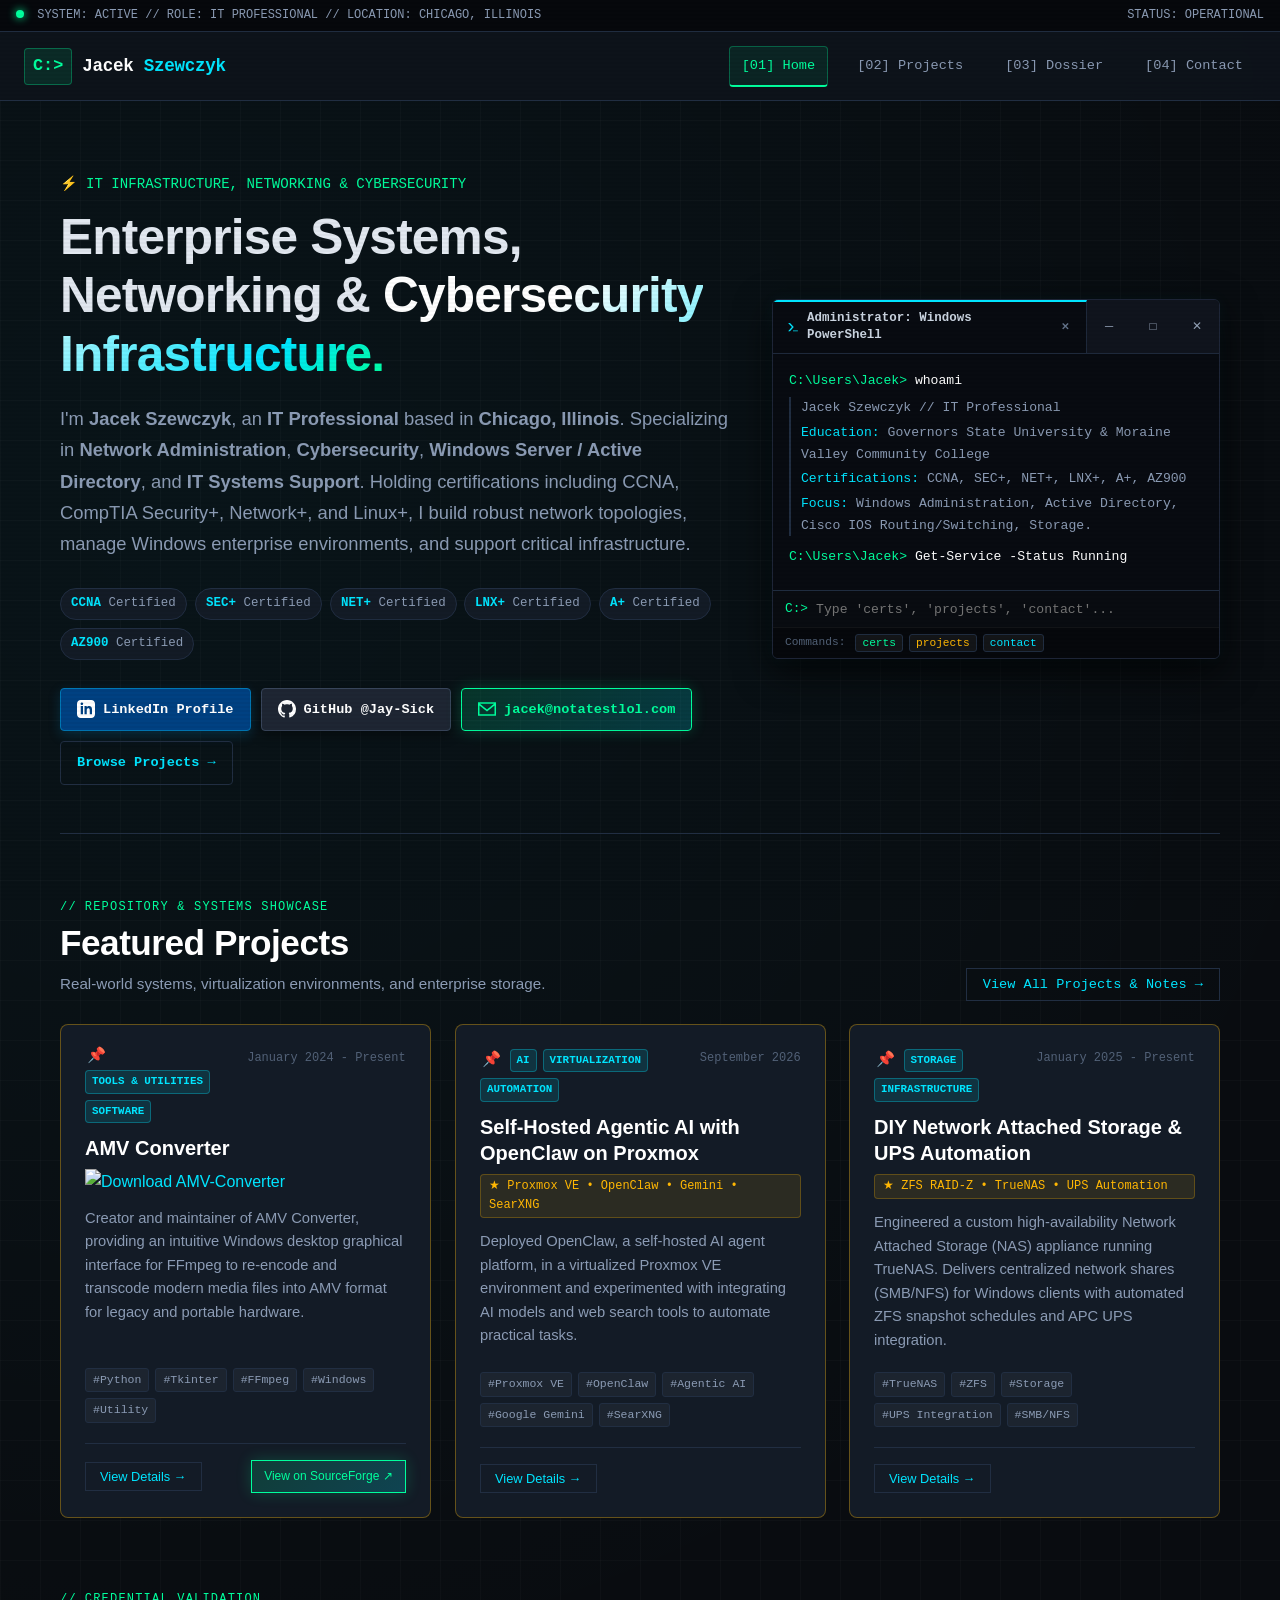
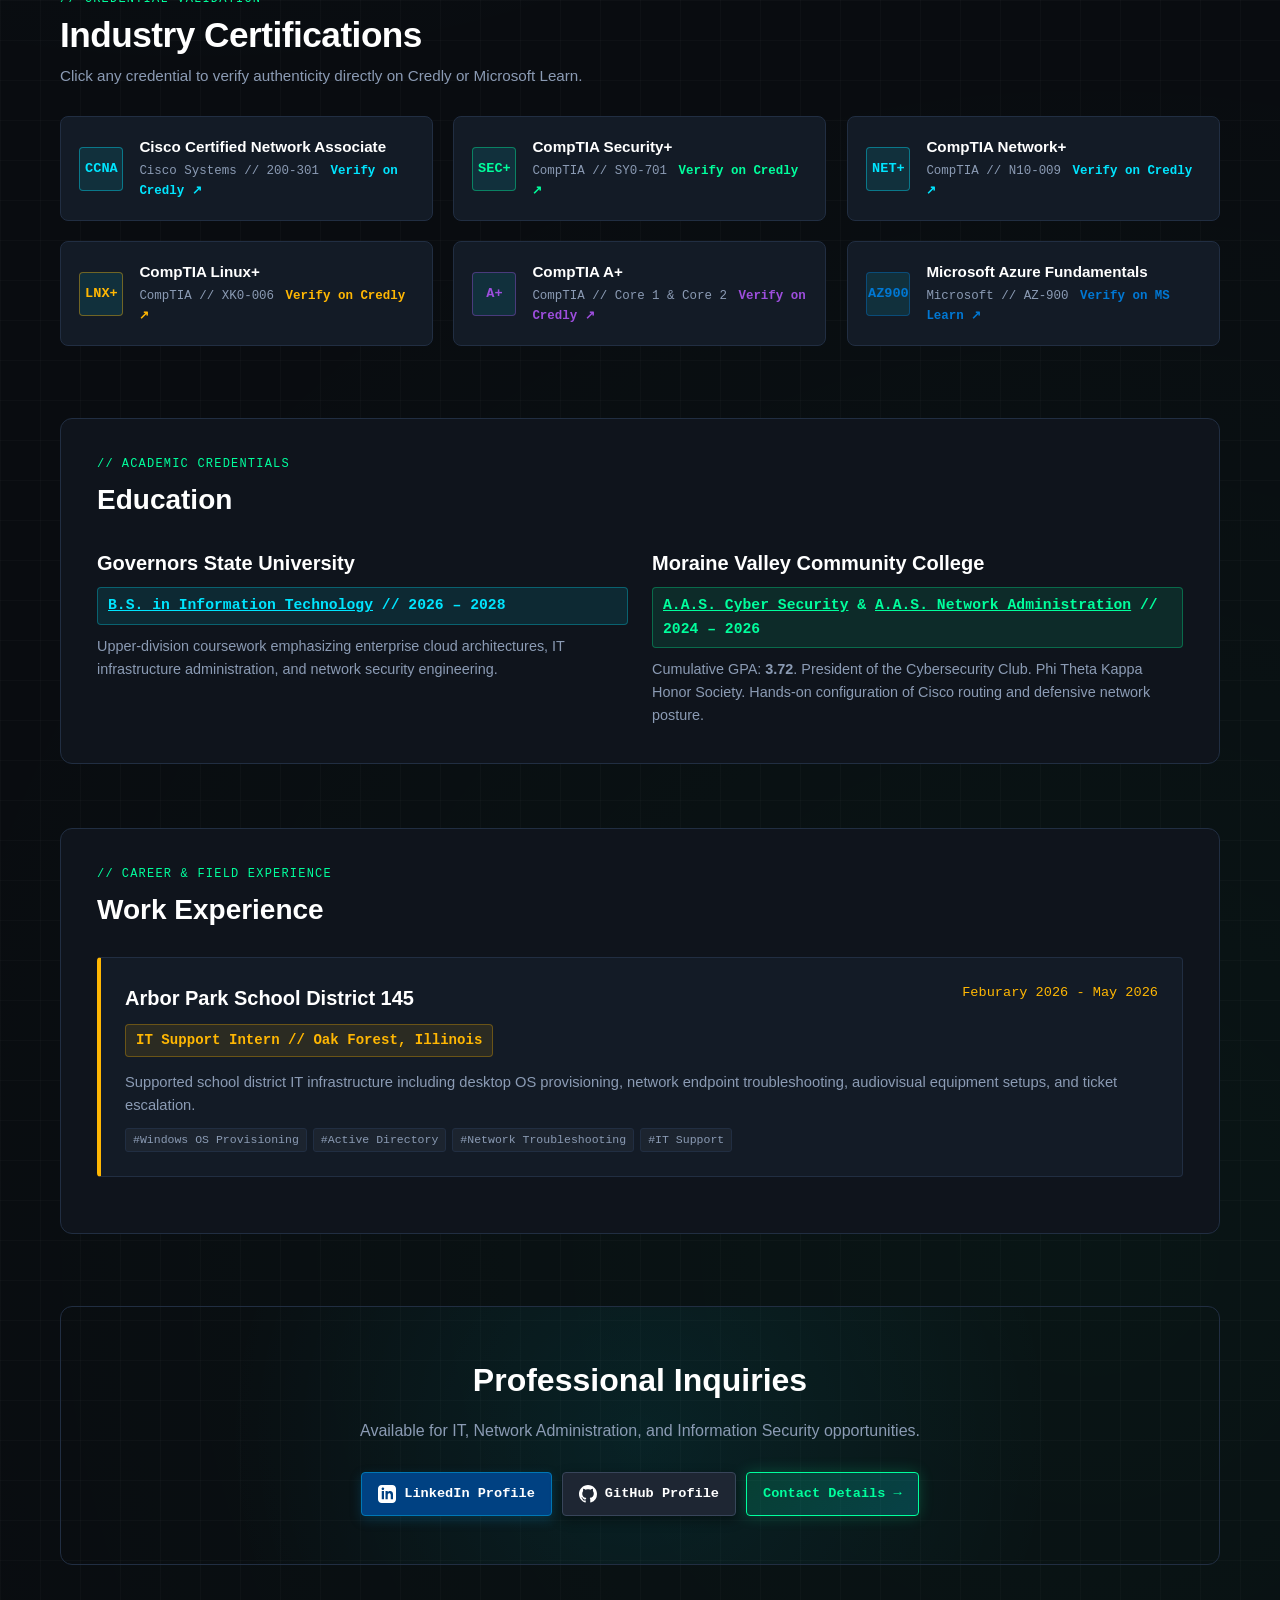
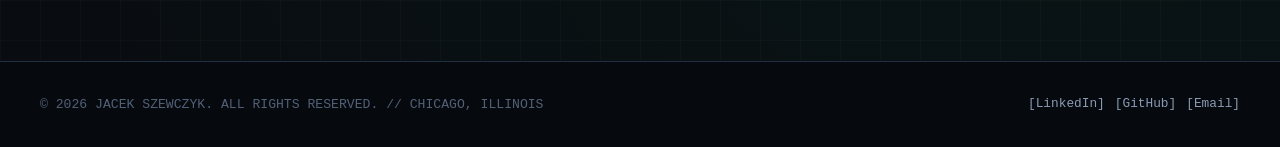
==== commit 198776d5: "Add files via upload Signed-off-by: Jacek Szewczyk <48308794+Jay-Sick@users.noreply.github.com>" ====
--- a/index.html
+++ b/index.html
@@ -6,8 +6,19 @@
   <title>Jacek Szewczyk // IT Professional</title>
   <meta name="description" content="Professional IT portfolio of Jacek Szewczyk - Network Administration, Cybersecurity, Windows Systems, and IT Infrastructure.">
   <link rel="stylesheet" href="css/style.css">
+    <!-- ==========================================================================
+       PAGE CONFIGURATION VARIABLES (EDIT YOUR TEXT HERE)
+       Change your tagline, title, and bio right here at the top of the file!
+       ========================================================================== -->
+  <script>
+    window.PAGE_CONFIG = {
+      heroTagline: "<span>⚡</span> IT INFRASTRUCTURE, NETWORKING &amp; CYBERSECURITY",
+      heroTitle: "Enterprise Systems, Networking &amp; <span class=\"gradient-text\">Cybersecurity Infrastructure.</span>",
+      heroBio: "I'm <strong>Jacek Szewczyk</strong>, an <strong>IT Professional</strong> based in <strong>Chicago, Illinois</strong>. Specializing in <strong>Network Administration</strong>, <strong>Cybersecurity</strong>, <strong>Windows Server / Active Directory</strong>, and <strong>IT Systems Support</strong>. Holding certifications including CCNA, CompTIA Security+, Network+, and Linux+, I build robust network topologies, manage Windows enterprise environments, and support critical infrastructure."
+    };
+  </script>
+
   <!-- Bundled site data for offline file:// preview compatibility -->
-  <script src="data/site-data.js"></script>
   <script src="projects/projects.js"></script>
 </head>
 <body>
@@ -44,14 +55,14 @@
     <!-- Hero Section -->
     <section class="hero-section">
       <div>
-        <div class="hero-tagline">
+        <div class="hero-tagline" id="cfg-hero-tagline">
           <span>⚡</span> IT INFRASTRUCTURE, NETWORKING &amp; CYBERSECURITY
         </div>
-        <h1 class="hero-title">
+        <h1 class="hero-title" id="cfg-hero-title">
           Enterprise Systems, Networking &amp; <span class="gradient-text">Cybersecurity Infrastructure.</span>
         </h1>
         
-        <p class="hero-bio">
+        <p class="hero-bio" id="cfg-hero-bio">
           I'm <strong>Jacek Szewczyk</strong>, an <strong>IT Professional</strong> based in <strong>Chicago, Illinois</strong>. 
           Specializing in <strong>Network Administration</strong>, <strong>Cybersecurity</strong>, 
           <strong>Windows Server / Active Directory</strong>, and <strong>IT Systems Support</strong>. 
@@ -65,19 +76,19 @@
         <!-- Embedded Social Buttons with Official SVGs -->
         <div class="social-buttons-container">
           <!-- LinkedIn Embedded Button -->
-          <a href="https://www.linkedin.com/in/jacek-s-327354189/" target="_blank" rel="noopener noreferrer" class="btn-embed-social btn-linkedin">
+          <a href="https://www.linkedin.com/in/jacek-s-327354189/" target="_blank" rel="noopener noreferrer" class="btn-embed-social btn-linkedin cfg-linkedin-link">
             <svg viewBox="0 0 24 24"><path d="M19 0h-14c-2.761 0-5 2.239-5 5v14c0 2.761 2.239 5 5 5h14c2.762 0 5-2.239 5-5v-14c0-2.761-2.238-5-5-5zm-11 19h-3v-11h3v11zm-1.5-12.268c-.966 0-1.75-.79-1.75-1.764s.784-1.764 1.75-1.764 1.75.79 1.75 1.764-.783 1.764-1.75 1.764zm13.5 12.268h-3v-5.604c0-3.368-4-3.113-4 0v5.604h-3v-11h3v1.765c1.396-2.586 7-2.777 7 2.476v6.759z"/></svg>
             LinkedIn Profile
           </a>
 
           <!-- GitHub Embedded Button -->
-          <a href="https://github.com/Jay-Sick" target="_blank" rel="noopener noreferrer" class="btn-embed-social btn-github">
+          <a href="https://github.com/Jay-Sick" target="_blank" rel="noopener noreferrer" class="btn-embed-social btn-github cfg-github-link">
             <svg viewBox="0 0 24 24"><path d="M12 0C5.37 0 0 5.37 0 12c0 5.31 3.435 9.795 8.205 11.385.6.105.825-.255.825-.57 0-.285-.015-1.23-.015-2.235-3.015.555-3.795-.735-4.035-1.41-.135-.345-.72-1.41-1.23-1.695-.42-.225-1.02-.78-.015-.795.945-.015 1.62.87 1.845 1.23 1.08 1.815 2.805 1.305 3.495.99.105-.78.42-1.305.765-1.605-2.67-.3-5.46-1.335-5.46-5.925 0-1.305.465-2.385 1.23-3.225-.12-.3-.54-1.53.12-3.18 0 0 1.005-.315 3.3 1.23.96-.27 1.98-.405 3-.405s2.04.135 3 .405c2.295-1.56 3.3-1.23 3.3-1.23.66 1.65.24 2.88.12 3.18.765.84 1.23 1.905 1.23 3.225 0 4.605-2.805 5.625-5.475 5.925.435.375.81 1.095.81 2.22 0 1.605-.015 2.895-.015 3.3 0 .315.225.69.825.57A12.02 12.02 0 0024 12c0-6.63-5.37-12-12-12z"/></svg>
             GitHub @Jay-Sick
           </a>
 
           <!-- Direct Email Button -->
-          <a href="mailto:jacek@notatestlol.com" class="btn-embed-social btn-cyber-primary">
+          <a href="mailto:jacek@notatestlol.com" class="btn-embed-social btn-cyber-primary cfg-email-link">
             <svg viewBox="0 0 24 24"><path d="M0 3v18h24v-18h-24zm21.518 2l-9.518 7.713-9.518-7.713h19.036zm-19.518 14v-11.817l10 8.104 10-8.104v11.817h-20z"/></svg>
             jacek@notatestlol.com
           </a>
@@ -107,13 +118,17 @@
         </div>
         <div class="terminal-body" id="term-output-area" style="max-height: 280px; overflow-y: auto;">
           <div class="term-line">
-            <span class="term-prompt">C:UsersJacek&gt;</span> <span class="term-cmd">whoami</span>
-          </div>
-          <div class="term-output" id="term-whoami-output"></div>
+            <span class="term-prompt">C:\Users\Jacek&gt;</span> <span class="term-cmd">whoami</span>
+          </div>
+          <div class="term-output" id="term-whoami-output">
+            <span class="term-loading-spinner">&gt;&gt; Initializing PowerShell session... <span class="term-cursor">█</span></span>
+          </div>
           <div class="term-line" style="margin-top: 10px;">
-            <span class="term-prompt">C:UsersJacek&gt;</span> <span class="term-cmd">Get-Service -Status Running</span>
-          </div>
-          <div class="term-output" id="term-services-output"></div>
+            <span class="term-prompt">C:\Users\Jacek&gt;</span> <span class="term-cmd">Get-Service -Status Running</span>
+          </div>
+          <div class="term-output" id="term-services-output">
+            <span class="term-loading-spinner">&gt;&gt; Querying Service Control Manager... <span class="term-cursor">█</span></span>
+          </div>
         </div>
         
         <!-- Interactive Terminal Prompt Input & Quick Action Chips -->
--- a/css/style.css
+++ b/css/style.css
@@ -1204,22 +1204,27 @@
 }
 
 .lightbox-close {
-  position: absolute;
-  top: 1.5rem;
-  right: 1.5rem;
-  background: rgba(255, 255, 255, 0.08);
-  border: 1px solid var(--border-color);
-  color: #fff;
-  width: 42px;
-  height: 42px;
-  border-radius: 50%;
-  font-size: 1.6rem;
-  cursor: pointer;
-  display: flex;
-  align-items: center;
-  justify-content: center;
-  transition: all 0.2s;
-  z-index: 100; /* Increased to stay above .lightbox-img-wrapper */
+  position: fixed !important;
+  top: 1.5rem !important;
+  right: 1.5rem !important;
+  background: rgba(18, 24, 38, 0.95) !important;
+  border: 1px solid var(--accent-cyan) !important;
+  color: #fff !important;
+  width: 46px !important;
+  height: 46px !important;
+  border-radius: 50% !important;
+  font-size: 1.7rem !important;
+  line-height: 1 !important;
+  cursor: pointer !important;
+  display: flex !important;
+  align-items: center !important;
+  justify-content: center !important;
+  transition: all 0.2s ease !important;
+  z-index: 9999999 !important;
+  pointer-events: auto !important;
+  user-select: none !important;
+  -webkit-tap-highlight-color: transparent !important;
+  box-shadow: 0 0 20px rgba(0, 0, 0, 0.8), 0 0 10px rgba(0, 229, 255, 0.3) !important;
 }
 
 .lightbox-close:hover {
@@ -1509,3 +1514,176 @@
     padding-right: 50px;
   }
 }
+
+/* ==========================================================================
+   TECHY DATA HYDRATION ANIMATIONS
+   PowerShell command stream & cyber decode effect on load
+   ========================================================================== */
+
+/* Terminal output line stream animation */
+/* High-tech PowerShell terminal stream & typing decode animation */
+@keyframes termStreamIn {
+  0% {
+    opacity: 0;
+    transform: translateX(-10px);
+    filter: drop-shadow(0 0 8px var(--accent-green)) brightness(2);
+    clip-path: inset(0 100% 0 0);
+  }
+  25% {
+    opacity: 0.6;
+    filter: drop-shadow(0 0 6px var(--accent-cyan)) brightness(1.6);
+    clip-path: inset(0 60% 0 0);
+  }
+  60% {
+    opacity: 0.85;
+    clip-path: inset(0 15% 0 0);
+  }
+  100% {
+    opacity: 1;
+    transform: translateX(0);
+    filter: none;
+    clip-path: inset(0 0 0 0);
+  }
+}
+
+.term-stream-line {
+  display: block;
+  animation: termStreamIn 0.38s cubic-bezier(0.16, 1, 0.3, 1) both;
+  animation-delay: calc(var(--line-index, 0) * 0.075s);
+  position: relative;
+}
+
+/* Hero cert pills cyber pop-in */
+@keyframes pillDecodeIn {
+  0% {
+    opacity: 0;
+    transform: scale(0.85) translateY(4px);
+    filter: brightness(1.6) drop-shadow(0 0 8px #00e5ff);
+  }
+  60% {
+    opacity: 0.95;
+    transform: scale(1.04) translateY(-1px);
+    filter: drop-shadow(0 0 4px #00ff9d);
+  }
+  100% {
+    opacity: 1;
+    transform: scale(1) translateY(0);
+    filter: none;
+  }
+}
+
+.hero-stats-badge .stat-pill {
+  animation: pillDecodeIn 0.35s cubic-bezier(0.16, 1, 0.3, 1) both;
+  animation-delay: calc(var(--pill-index, 0) * 0.05s);
+}
+
+/* Cert card cyber hydration */
+@keyframes certHydrateIn {
+  0% {
+    opacity: 0;
+    transform: translateY(10px) scale(0.97);
+    filter: drop-shadow(0 0 8px rgba(0, 229, 255, 0.4));
+  }
+  100% {
+    opacity: 1;
+    transform: translateY(0) scale(1);
+    filter: none;
+  }
+}
+
+.cert-card.hydrated {
+  animation: certHydrateIn 0.4s cubic-bezier(0.16, 1, 0.3, 1) both;
+  animation-delay: calc(var(--cert-index, 0) * 0.06s);
+}
+
+/* Education & Experience cyber stream */
+@keyframes sectionCardIn {
+  0% {
+    opacity: 0;
+    transform: translateY(12px);
+    filter: brightness(1.3) drop-shadow(0 0 6px rgba(0, 255, 157, 0.3));
+  }
+  100% {
+    opacity: 1;
+    transform: translateY(0);
+    filter: none;
+  }
+}
+
+.education-card.hydrated,
+.experience-card.hydrated {
+  animation: sectionCardIn 0.4s cubic-bezier(0.16, 1, 0.3, 1) both;
+  animation-delay: calc(var(--card-index, 0) * 0.07s);
+}
+
+
+/* High-Visibility PowerShell Loading Animation & Blinking Cursor */
+.term-loading-spinner {
+  display: inline-block;
+  font-family: var(--font-mono);
+  font-size: 0.84rem;
+  font-weight: 700;
+  letter-spacing: 0.5px;
+  animation: termGlowPulse 0.65s infinite alternate ease-in-out;
+}
+
+@keyframes termGlowPulse {
+  0% {
+    opacity: 0.4;
+    color: var(--accent-cyan);
+    text-shadow: 0 0 4px rgba(0, 229, 255, 0.5);
+    transform: translateX(0);
+  }
+  100% {
+    opacity: 1;
+    color: var(--accent-green);
+    text-shadow: 0 0 12px #00ff9d, 0 0 20px #00ff9d;
+    transform: translateX(2px);
+  }
+}
+
+.term-cursor {
+  display: inline-block;
+  color: var(--accent-green);
+  font-weight: 900;
+  margin-left: 2px;
+  animation: termCursorBlink 0.4s infinite steps(1);
+}
+
+@keyframes termCursorBlink {
+  0%, 100% { opacity: 1; text-shadow: 0 0 10px #00ff9d; }
+  50% { opacity: 0; text-shadow: none; }
+}
+
+@keyframes termStreamIn {
+  0% {
+    opacity: 0;
+    transform: translateX(-12px);
+    filter: brightness(2.2) drop-shadow(0 0 10px var(--accent-green));
+    clip-path: inset(0 100% 0 0);
+  }
+  30% {
+    opacity: 0.75;
+    filter: brightness(1.7) drop-shadow(0 0 6px var(--accent-cyan));
+    clip-path: inset(0 40% 0 0);
+  }
+  70% {
+    opacity: 0.95;
+    clip-path: inset(0 0 0 0);
+  }
+  100% {
+    opacity: 1;
+    transform: translateX(0);
+    filter: none;
+    clip-path: inset(0 0 0 0);
+  }
+}
+
+.term-stream-line {
+  display: block;
+  margin-bottom: 3px;
+  animation: termStreamIn 0.38s cubic-bezier(0.16, 1, 0.3, 1) both;
+  animation-delay: calc(var(--line-index, 0) * 0.08s);
+}
+  50% { opacity: 0; }
+}
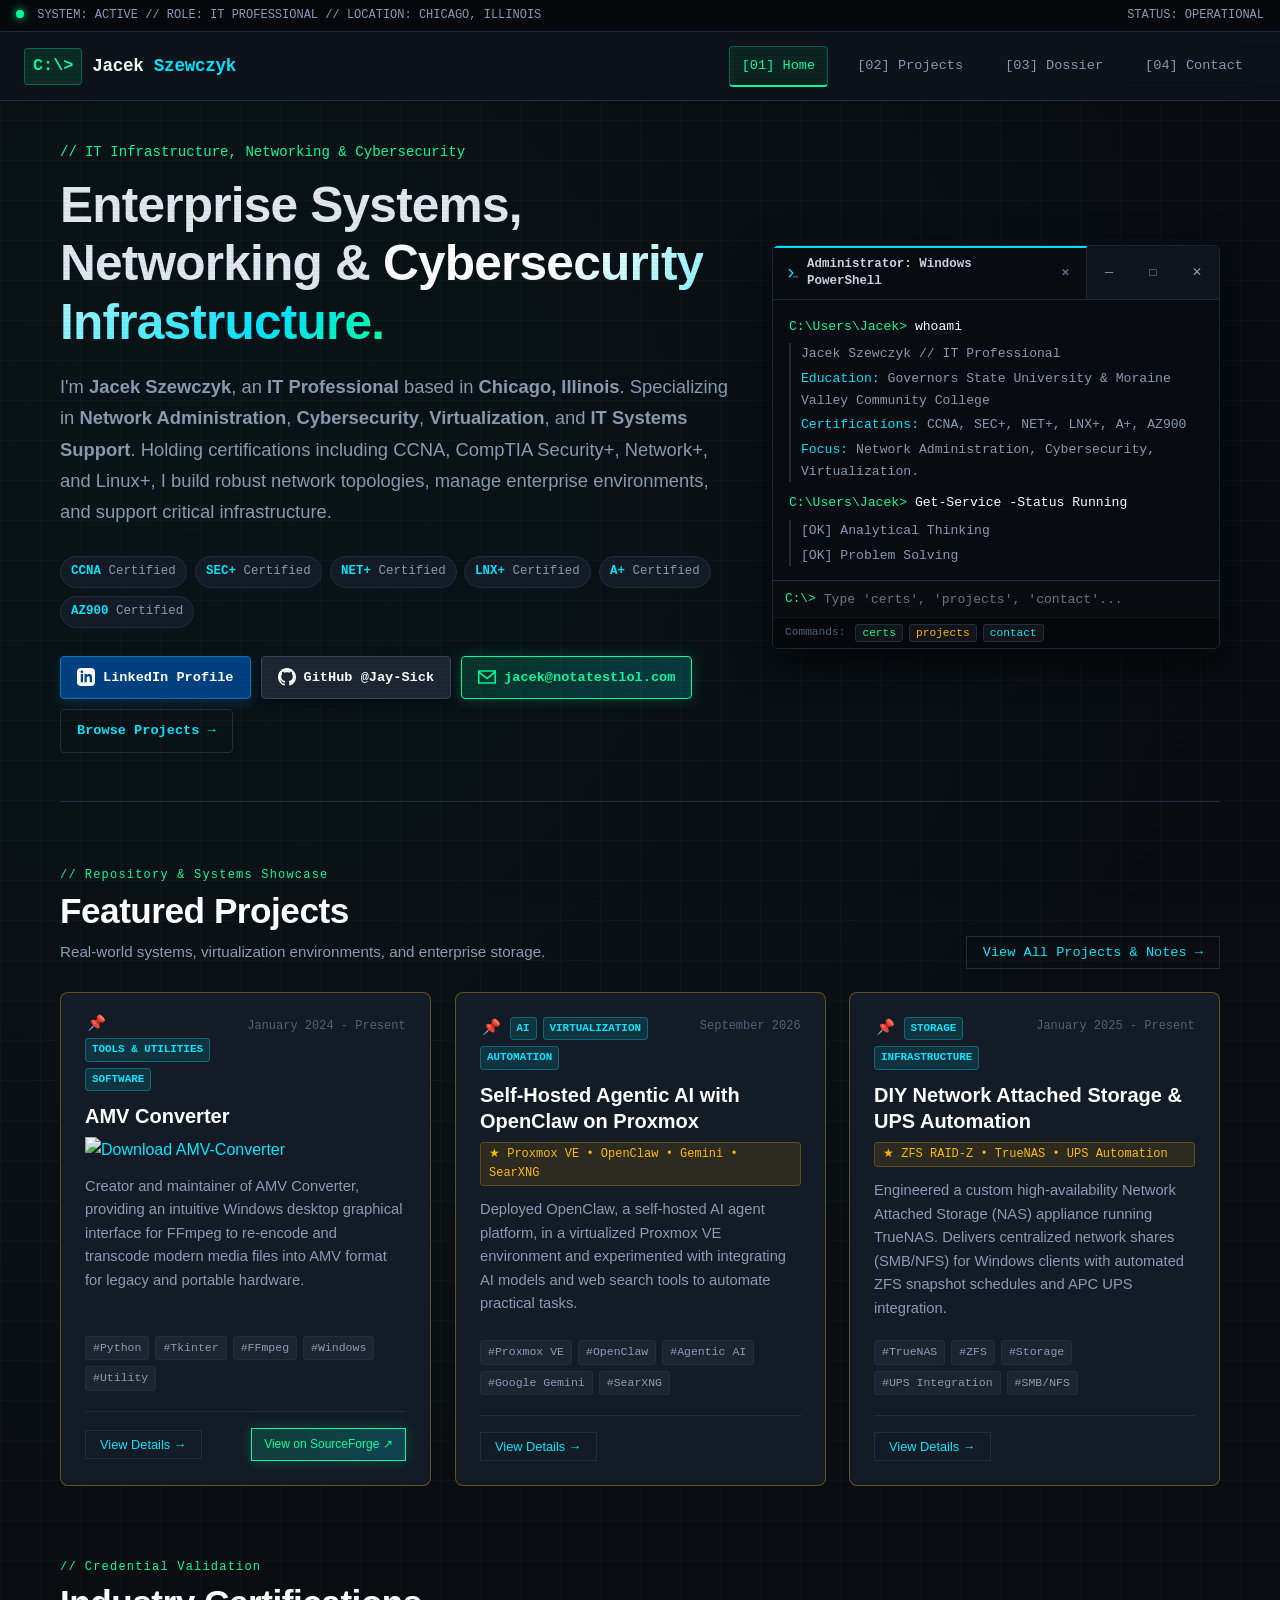
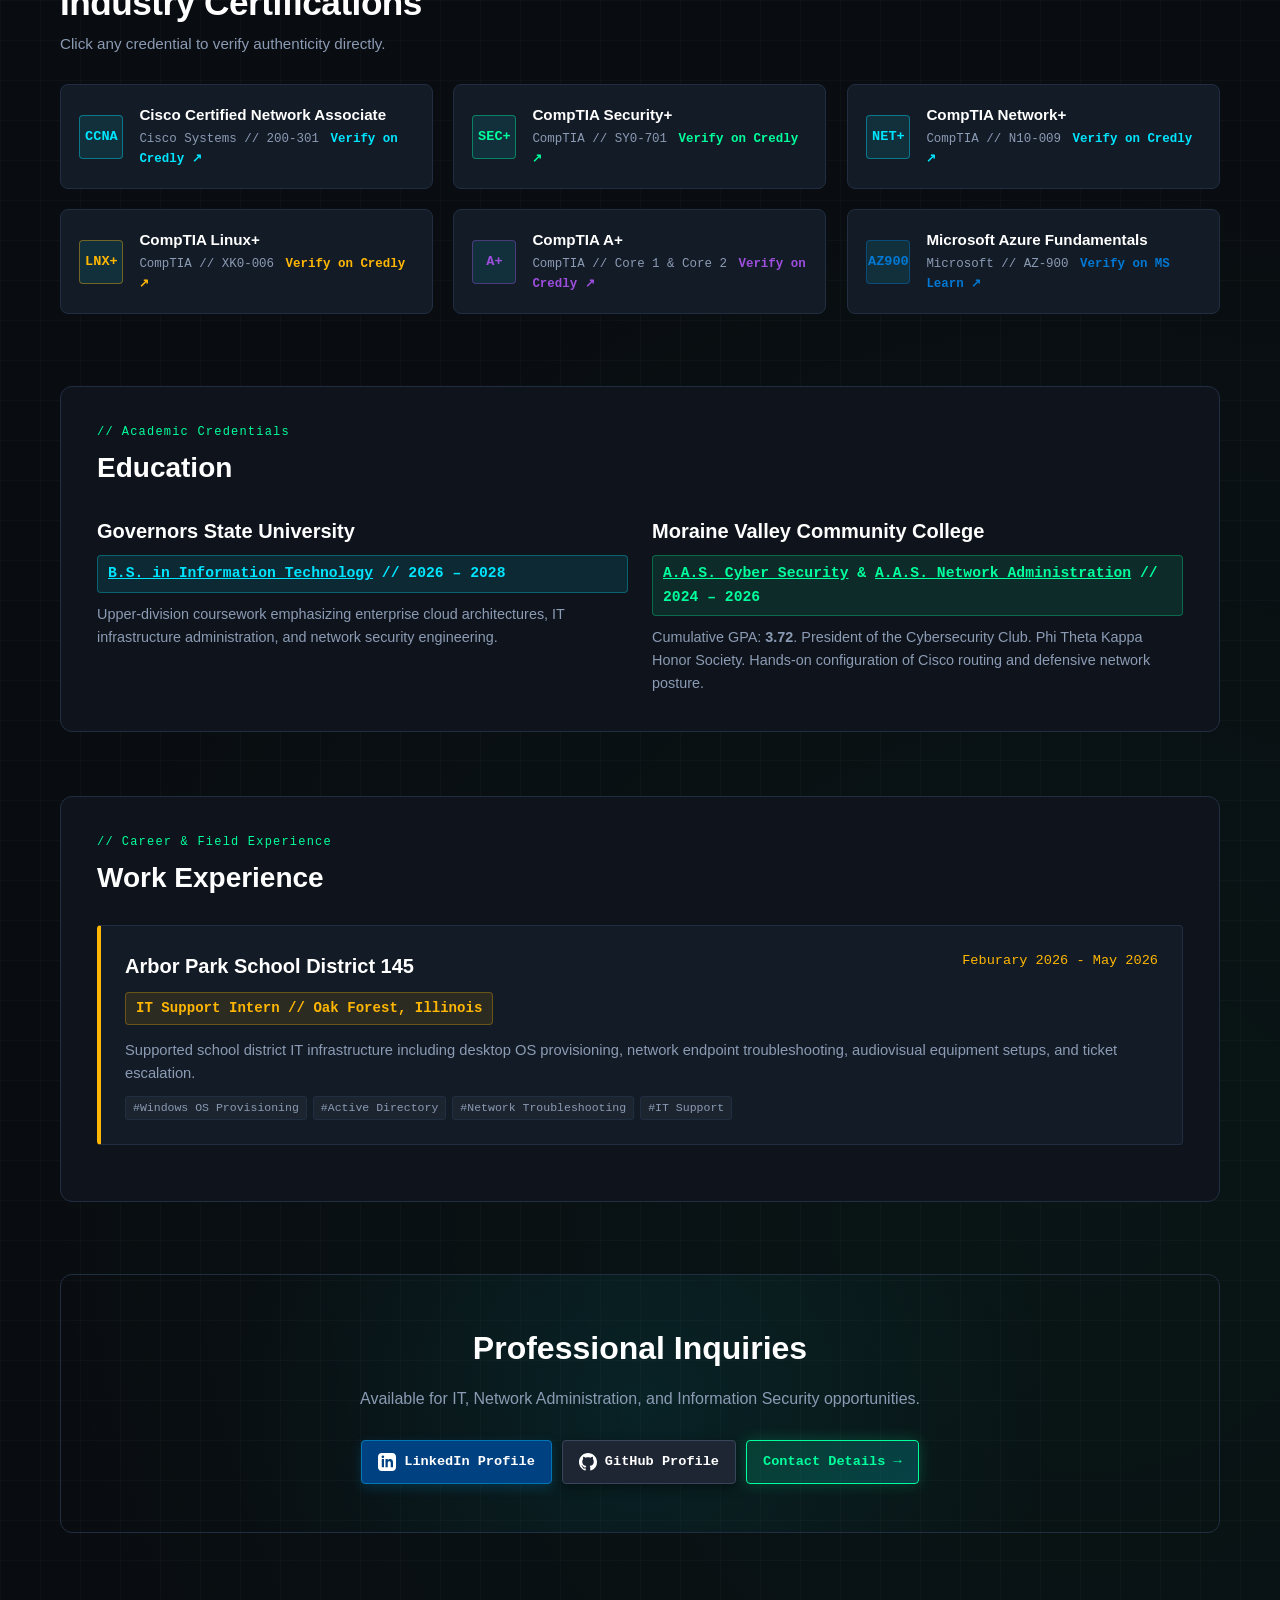
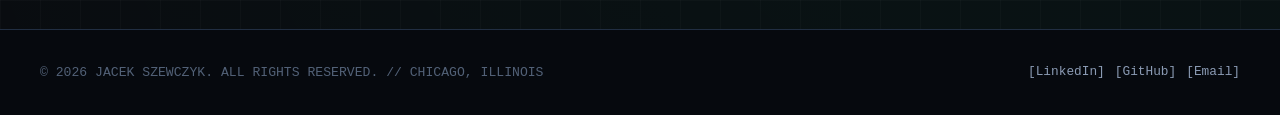
==== commit c6f72c25: "Add files via upload Signed-off-by: Jacek Szewczyk <48308794+Jay-Sick@users.noreply.github.com>" ====
--- a/index.html
+++ b/index.html
@@ -12,16 +12,16 @@
        ========================================================================== -->
   <script>
     window.PAGE_CONFIG = {
-      heroTagline: "<span>⚡</span> IT INFRASTRUCTURE, NETWORKING &amp; CYBERSECURITY",
+      heroTagline: "<span>//</span> IT Infrastructure, Networking &amp; Cybersecurity",
       heroTitle: "Enterprise Systems, Networking &amp; <span class=\"gradient-text\">Cybersecurity Infrastructure.</span>",
-      heroBio: "I'm <strong>Jacek Szewczyk</strong>, an <strong>IT Professional</strong> based in <strong>Chicago, Illinois</strong>. Specializing in <strong>Network Administration</strong>, <strong>Cybersecurity</strong>, <strong>Windows Server / Active Directory</strong>, and <strong>IT Systems Support</strong>. Holding certifications including CCNA, CompTIA Security+, Network+, and Linux+, I build robust network topologies, manage Windows enterprise environments, and support critical infrastructure."
+      heroBio: "I'm <strong>Jacek Szewczyk</strong>, an <strong>IT Professional</strong> based in <strong>Chicago, Illinois</strong>. Specializing in <strong>Network Administration</strong>, <strong>Cybersecurity</strong>, <strong>Virtualization</strong>, and <strong>IT Systems Support</strong>. Holding certifications including CCNA, CompTIA Security+, Network+, and Linux+, I build robust network topologies, manage enterprise environments, and support critical infrastructure."
     };
   </script>
 
   <!-- Bundled site data for offline file:// preview compatibility -->
   <script src="projects/projects.js"></script>
 </head>
-<body>
+<body class="home-page">
 
   <!-- Top System Status Banner -->
   <div class="sys-banner">
@@ -37,7 +37,7 @@
   <!-- Navigation Header -->
   <header class="main-nav">
     <div class="logo-area">
-      <div class="terminal-prompt-icon">C:&gt;</div>
+      <div class="terminal-prompt-icon">C:\&gt;</div>
       <div class="logo-text">Jacek <span>Szewczyk</span></div>
     </div>
     <button class="nav-toggle-btn" onclick="toggleMobileNav()" aria-label="Toggle Navigation">☰</button>
@@ -56,7 +56,6 @@
     <section class="hero-section">
       <div>
         <div class="hero-tagline" id="cfg-hero-tagline">
-          <span>⚡</span> IT INFRASTRUCTURE, NETWORKING &amp; CYBERSECURITY
         </div>
         <h1 class="hero-title" id="cfg-hero-title">
           Enterprise Systems, Networking &amp; <span class="gradient-text">Cybersecurity Infrastructure.</span>
@@ -133,7 +132,7 @@
         
         <!-- Interactive Terminal Prompt Input & Quick Action Chips -->
         <div style="background: #090c11; border-top: 1px solid var(--border-color); padding: 8px 12px; display: flex; align-items: center; gap: 8px;">
-          <span style="color: var(--accent-green); font-family: var(--font-mono); font-size: 0.8rem;">C:&gt;</span>
+          <span style="color: var(--accent-green); font-family: var(--font-mono); font-size: 0.8rem;">C:\&gt;</span>
           <input type="text" id="term-input" placeholder="Type 'certs', 'projects', 'contact'..." style="background: transparent; border: none; outline: none; color: #fff; font-family: var(--font-mono); font-size: 0.82rem; width: 100%;">
         </div>
         <div style="padding: 6px 12px; background: #06080c; border-top: 1px solid rgba(255,255,255,0.05); display: flex; gap: 6px; flex-wrap: wrap;">
@@ -152,7 +151,7 @@
       <section data-section="projects" style="margin-top: 4rem;">
         <div class="section-header" style="display: flex; justify-content: space-between; align-items: flex-end; flex-wrap: wrap; gap: 1rem;">
           <div>
-            <div class="section-label"><span>//</span> REPOSITORY &amp; SYSTEMS SHOWCASE</div>
+            <div class="section-label"><span>//</span> Repository &amp; Systems Showcase</div>
             <h2 class="section-title">Featured Projects</h2>
             <p class="section-subtitle">Real-world systems, virtualization environments, and enterprise storage.</p>
           </div>
@@ -170,9 +169,9 @@
       <!-- Section: Industry Certifications (data-section="certifications") -->
       <section data-section="certifications" style="margin-top: 4.5rem;">
         <div class="section-header">
-          <div class="section-label"><span>//</span> CREDENTIAL VALIDATION</div>
+          <div class="section-label"><span>//</span> Credential Validation</div>
           <h2 class="section-title">Industry Certifications</h2>
-          <p class="section-subtitle">Click any credential to verify authenticity directly on Credly or Microsoft Learn.</p>
+          <p class="section-subtitle">Click any credential to verify authenticity directly.</p>
         </div>
 
         <div id="certs-container" class="certs-grid"></div>
@@ -180,7 +179,7 @@
 
       <!-- Section: Education (data-section="education") -->
       <section data-section="education" class="education-section">
-        <div class="section-label"><span>//</span> ACADEMIC CREDENTIALS</div>
+        <div class="section-label"><span>//</span> Academic Credentials</div>
         <h2 style="font-size: 1.75rem; color: #fff; margin-bottom: 1.5rem;">Education</h2>
 
         <!-- Injected dynamically from data/education.json with hyperlinked degrees -->
@@ -189,7 +188,7 @@
 
       <!-- Section: Work Experience (data-section="experience") -->
       <section data-section="experience" class="experience-section">
-        <div class="section-label"><span>//</span> CAREER &amp; FIELD EXPERIENCE</div>
+        <div class="section-label"><span>//</span> Career &amp; Field Experience</div>
         <h2 style="font-size: 1.75rem; color: #fff; margin-bottom: 1.5rem;">Work Experience</h2>
 
         <div id="experience-container"></div>
--- a/css/style.css
+++ b/css/style.css
@@ -450,7 +450,7 @@
 .section-label {
   font-family: var(--font-mono);
   font-size: 0.75rem;
-  text-transform: uppercase;
+  text-transform: none;
   color: var(--accent-green);
   letter-spacing: 1.2px;
   margin-bottom: 0.25rem;
@@ -990,6 +990,9 @@
   .education-badge {
     font-size: 0.85rem;
     padding: 5px 8px;
+  }
+  .terminal-window {
+    display: none;
   }
 }
 
@@ -1687,3 +1690,10 @@
 }
   50% { opacity: 0; }
 }
+.home-page .container {
+  padding-top: 0;
+}
+
+.home-page .hero-section {
+  padding-top: 0;
+}
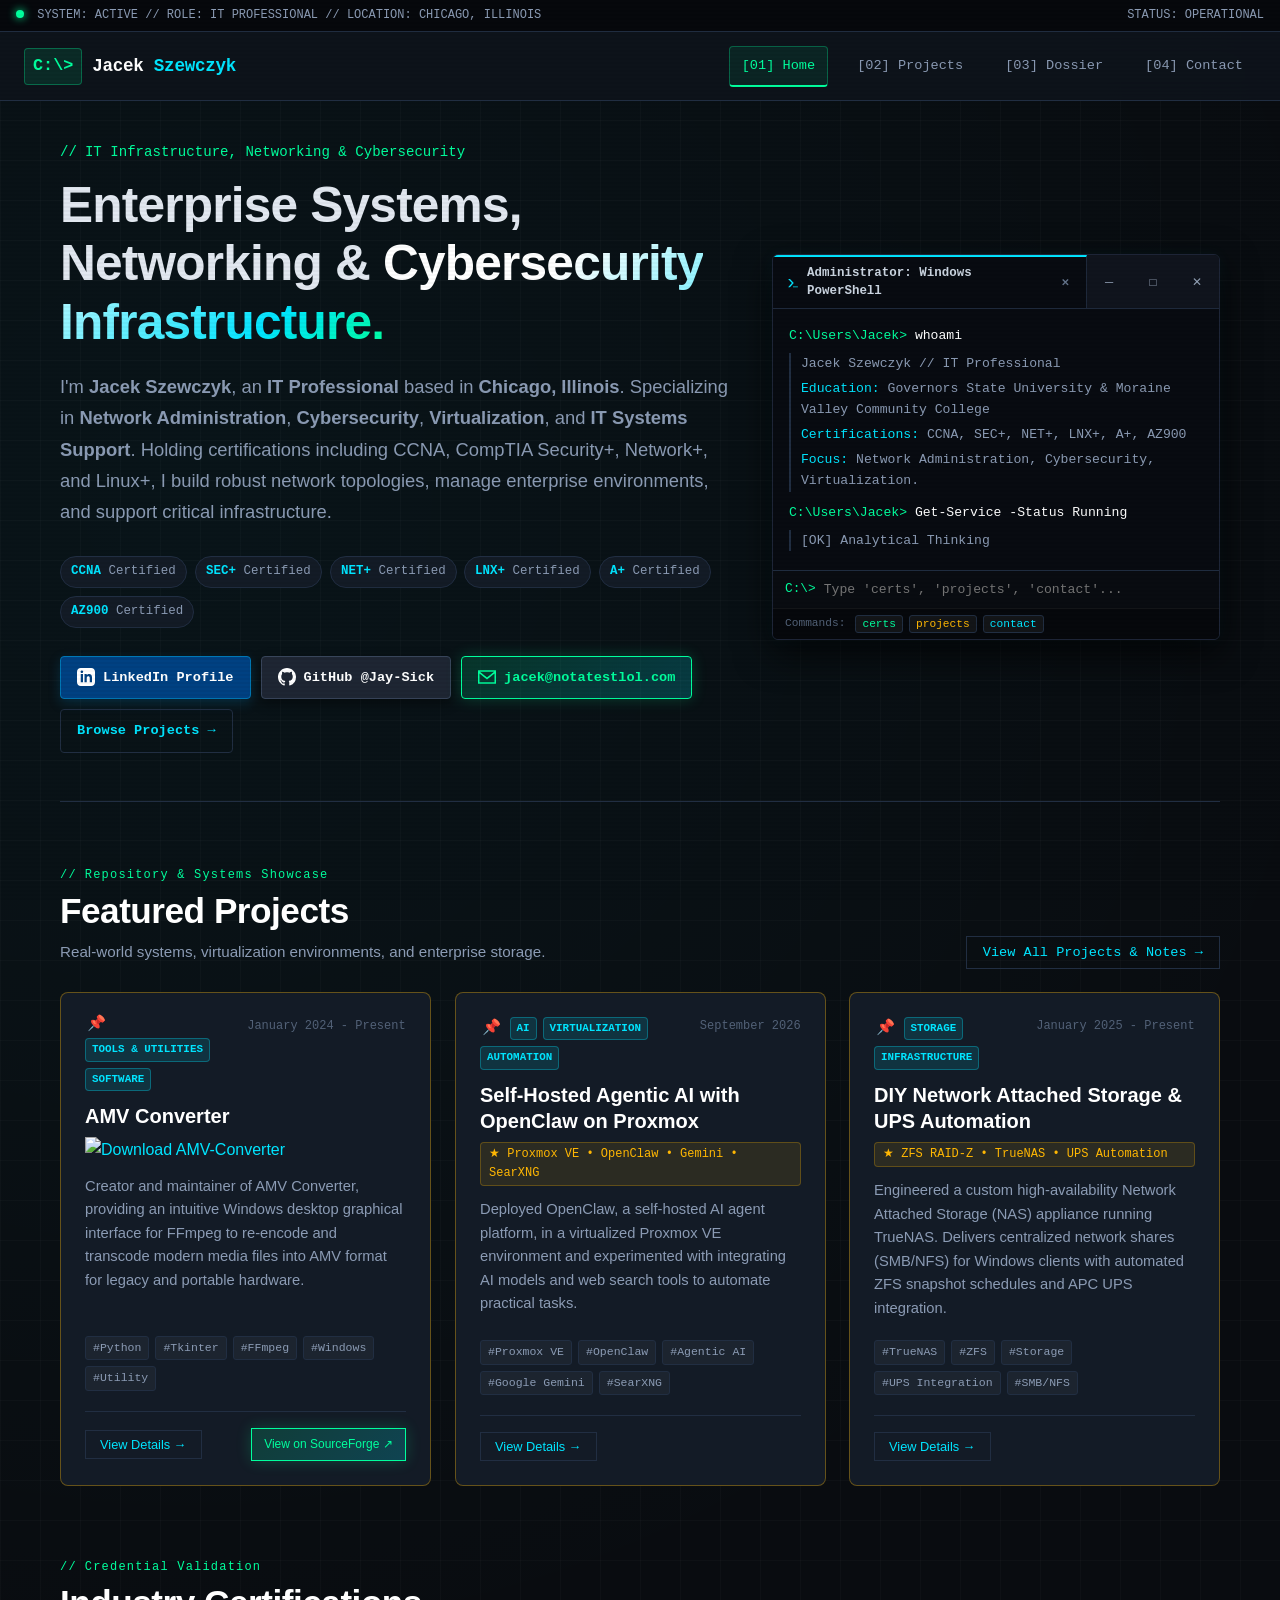
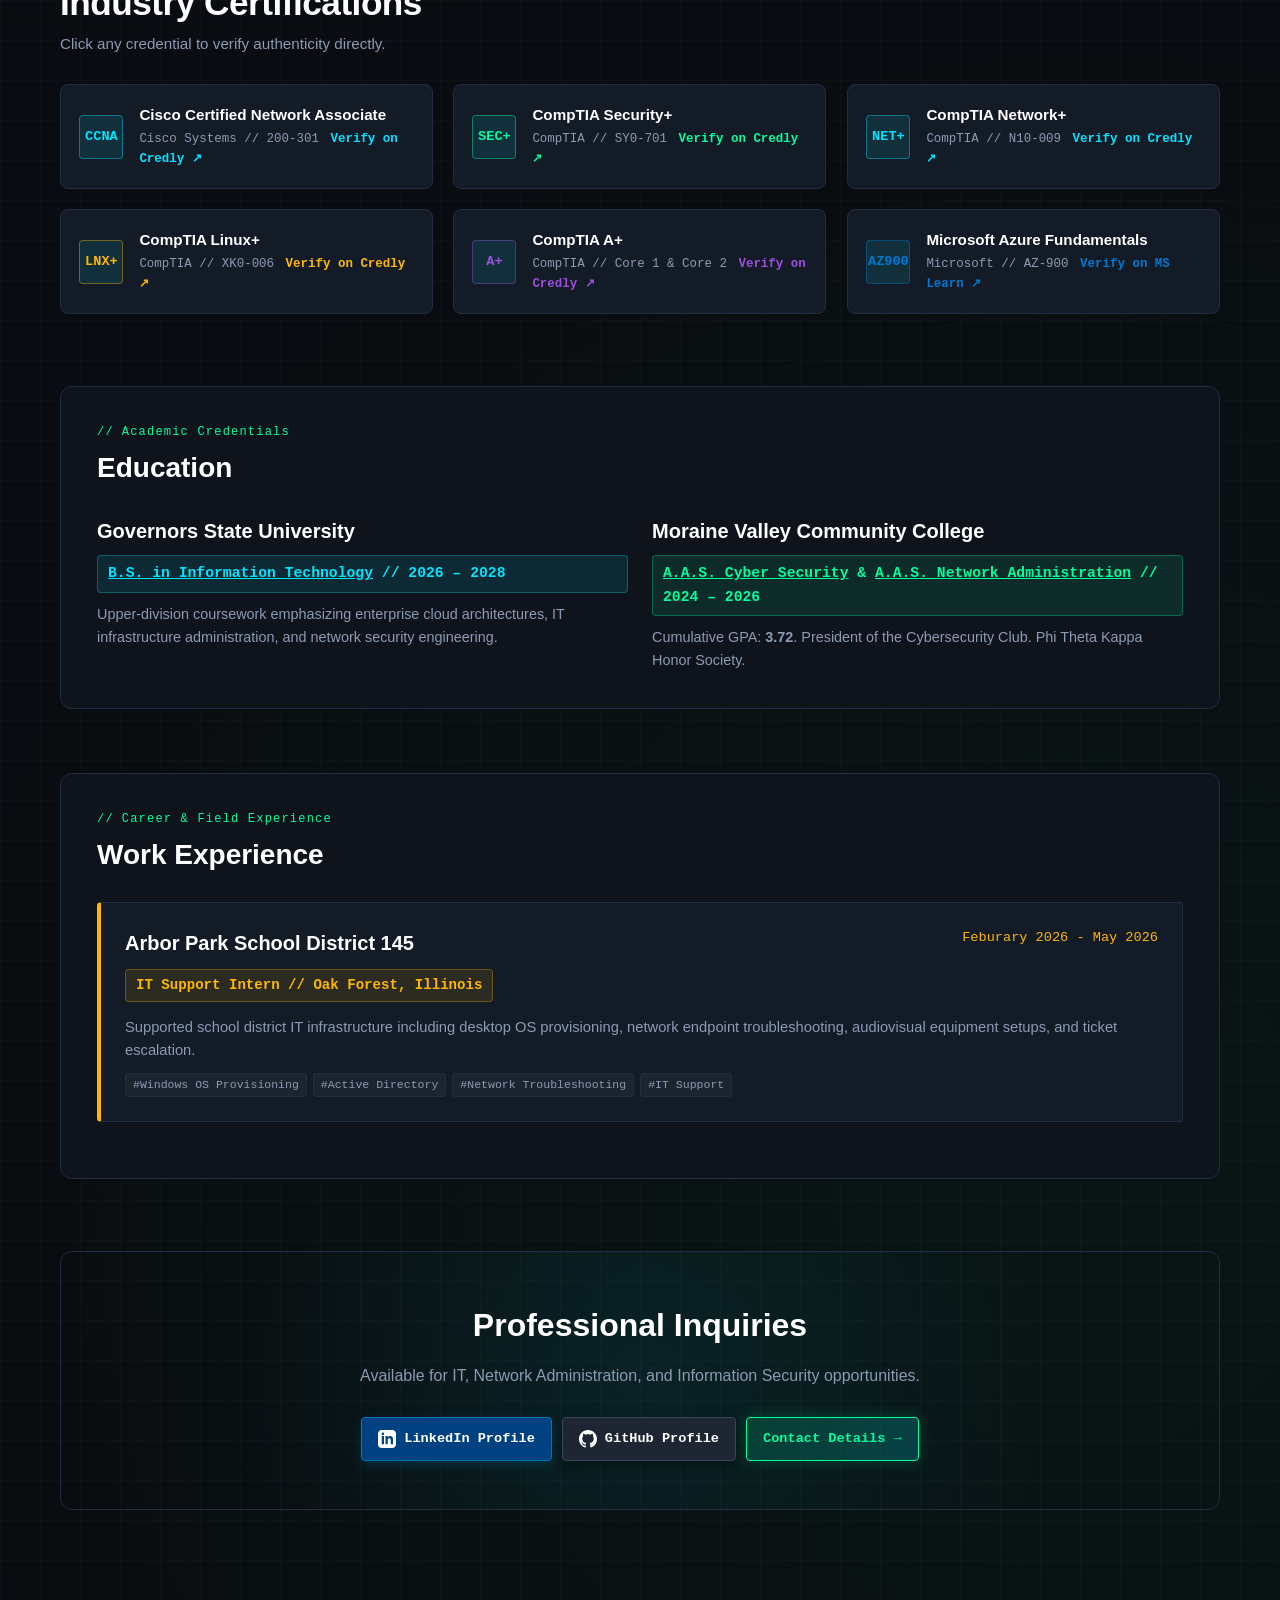
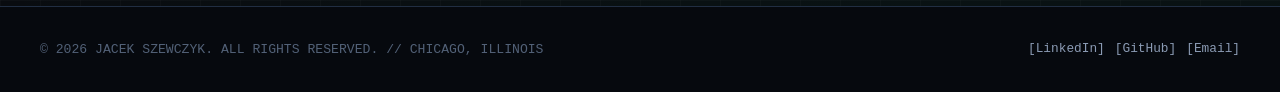
==== commit e93f97a9: "Add files via upload Signed-off-by: Jacek Szewczyk <48308794+Jay-Sick@users.noreply.github.com>" ====
--- a/index.html
+++ b/index.html
@@ -4,6 +4,7 @@
   <meta charset="UTF-8">
   <meta name="viewport" content="width=device-width, initial-scale=1.0">
   <title>Jacek Szewczyk // IT Professional</title>
+  <link rel="icon" type="image/png" href="data/favicon.png">
   <meta name="description" content="Professional IT portfolio of Jacek Szewczyk - Network Administration, Cybersecurity, Windows Systems, and IT Infrastructure.">
   <link rel="stylesheet" href="css/style.css">
     <!-- ==========================================================================
